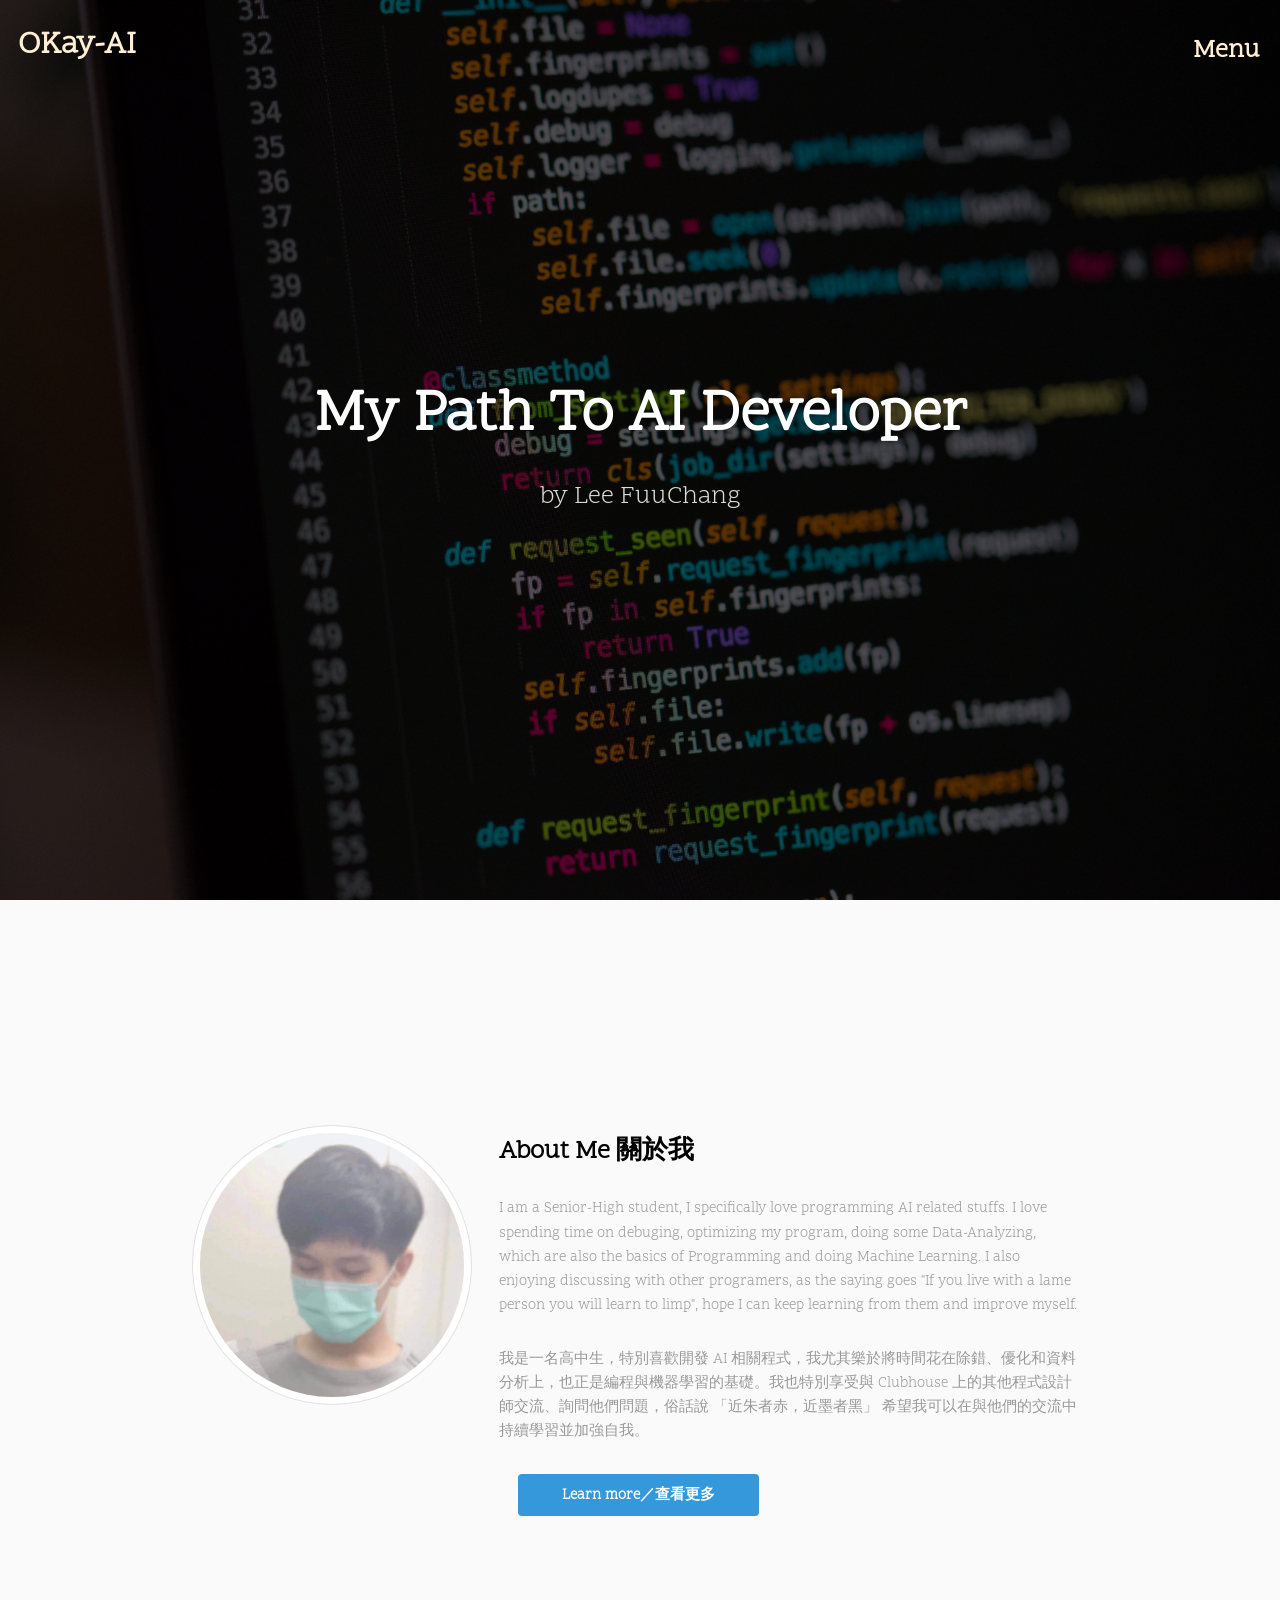
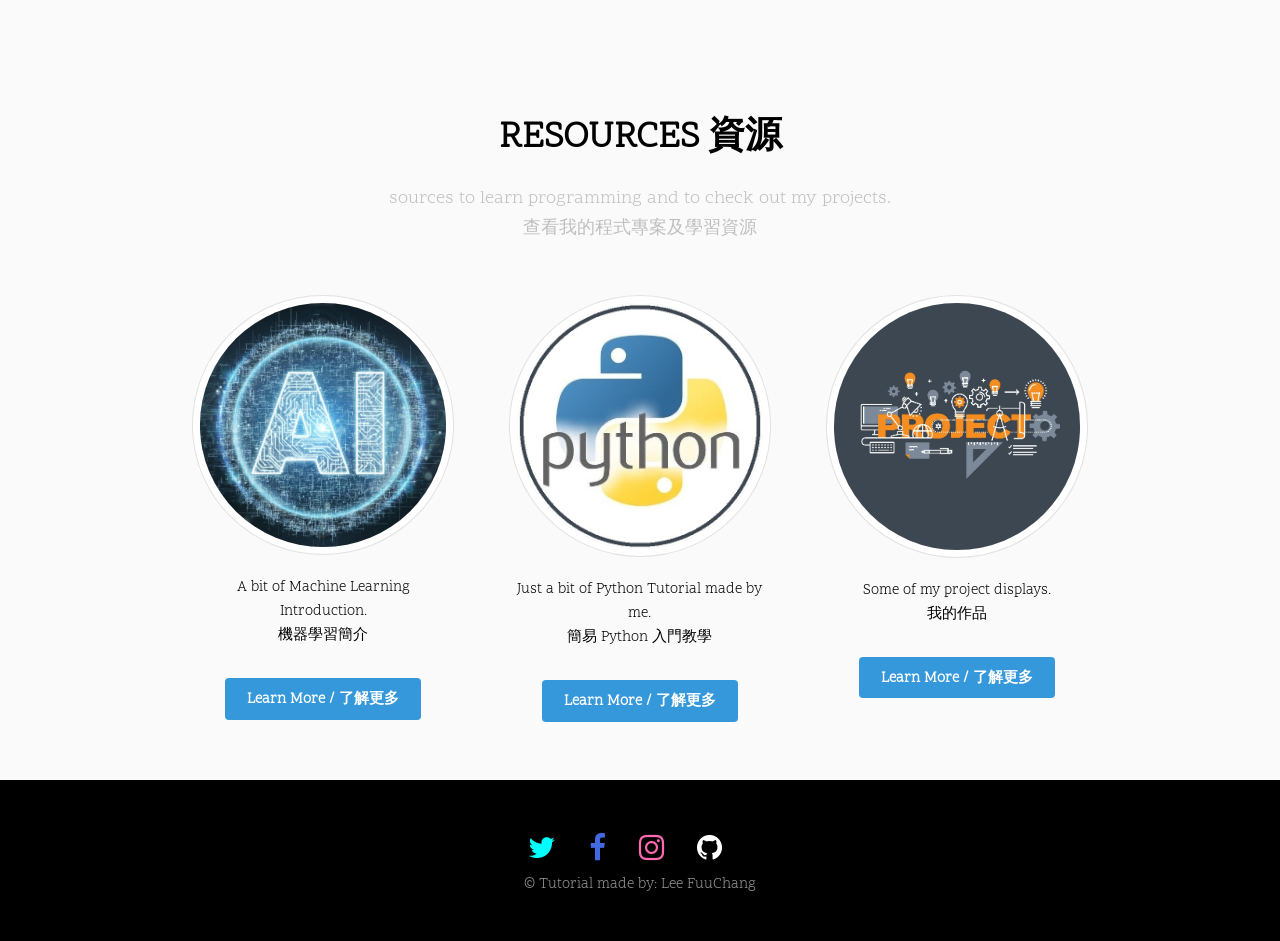
==== index.html @ e90b8672 "Submit1" ====
<!DOCTYPE HTML>
<!--
	Urban by TEMPLATED
	templated.co @templatedco
	Released for free under the Creative Commons Attribution 3.0 license (templated.co/license)
-->
<html>
	<head>
		<title>OK der ba~</title>
		<meta charset="utf-8" />
		<meta name="viewport" content="width=device-width, initial-scale=1" />
		<link rel="stylesheet" href="MainPage/assets/css/main.css" />
	</head>
	<body>

		<!-- Header -->
			<header id="header" class="alt">
				<div><a href="#menu"><h3 style="color:papayawhip; position: relative; right: 20px; top: 10px;">Menu</h3></a></div>
				<div class="logo"><a href="#banner"><h3 style="color:papayawhip;">OKay-AI</h3></a></div>
			</header>

		<!-- Nav -->
			<nav id="menu">
				<h4 style="color: papayawhip;">Menu</h4>
				<ul class="links">
					<li><a href="index.html".html">Home</a></li>
					<li><a href="details.html">About Me 關於我</a></li>
					<li><a href="PythonTutorial/PythonTutorial.html">Python 教學</a></li>
					<li><a href="MLTutorial/MLTutorial.html">Machine-Learning 入門</a></li>
					<li><a href="MyProjects/project.html">My-Projects 我的作品</a></li>
				</ul>
			</nav>

		<!-- Banner -->
			<section id="banner">
				<div class="inner">
					<header>
						<h1>My Path To AI Developer</h1>
						<p>by Lee FuuChang</p>
				</div>
			</section>

		<!-- Main -->
			<div id="main">

				<!-- Section -->
					<section id="myprofile", class="wrapper style1">
						<br><br><br><br><br><br>
						<div class="inner">
							<!-- 2 Columns -->
								<div class="flex flex-2">
									<div class="col col1">
										<div class="image round fit">
											<a href="details.html" class="link"><img src="MainPage/images/mypic1.jpg" alt="" /></a>
										</div>
									</div>
									<div class="col col2">
										<h3>About Me 關於我</h3>
										<p>I am a Senior-High student, I specifically love programming AI related stuffs. I love spending time on debuging, optimizing my program, doing some Data-Analyzing, which are also the basics of Programming and doing Machine Learning. I also enjoying discussing with other programers, as the saying goes "If you live with a lame person you will learn to limp", hope I can keep learning from them and improve myself.</p>
										<p>我是一名高中生，特別喜歡開發 AI 相關程式，我尤其樂於將時間花在除錯、優化和資料分析上，也正是編程與機器學習的基礎。我也特別享受與 Clubhouse 上的其他程式設計師交流、詢問他們問題，俗話說 「近朱者赤，近墨者黑」 希望我可以在與他們的交流中持續學習並加強自我。</p>
										<div class="col align-center">
											<div class="button">
												<a href="details.html" class="button">Learn more／查看更多</a>
											</div>
										</div>
									</div>
								</div>
						</div>
						<br><br>
					</section>

				<!-- Section -->
					<section id="Tutorials" class="wrapper style1">
						<div class="inner">
							<header class="align-center">
								<h2>RESOURCES 資源</h2>
								<p>sources to learn programming and to check out my projects.<br>查看我的程式專案及學習資源</p>
							</header>
							<div class="flex flex-3">
								<div class="col align-center">
									<a href="MLTutorial/MLTutorial.html">
										<div class="image round fit">
											<img src="MainPage/images/AI.jpg" alt="" />
										</div>
										<p>A bit of Machine Learning Introduction.<br>機器學習簡介</p>
									</a>
									<a href="MLTutorial/MLTutorial.html" class="button">Learn More / 了解更多</a>
								</div>
								<div class="col align-center">
									<a href="PythonTutorial/PythonTutorial.html">
										<div class="image round fit">
											<img src="MainPage/images/python.jpg" alt="" />
										</div>
										<p>Just a bit of Python Tutorial made by me.<br>簡易 Python 入門教學</p>
									</a>
									<a href="PythonTutorial/PythonTutorial.html" class="button">Learn More / 了解更多</a>
								</div>
								<div class="col align-center">
									<a href="MyProjects/project.html">
										<div class="image round fit">
											<img src="MainPage/images/projects.jpg" alt="" />
										</div>
										<p>Some of my project displays.<br>我的作品</p>
									</a>
									<a href="MyProjects/project.html" class="button">Learn More / 了解更多</a>
								</div>
							</div>
						</div>
					</section>
			</div>

		<!-- Footer -->
			<footer id="footer" style="background-color: black;">
				<div class="col align-center">
					<ul class="icons">
						<li><a style="color: aqua;" href="https://twitter.com/FuuChunLee" class="icon fa-twitter"><span class="label">Twitter</span></a></li>
						<li><a style="color:royalblue;" href="https://m.facebook.com/profile.php?id=100021894308368" class="icon fa-facebook"><span class="label">Facebook</span></a></li>
						<li><a style="color:hotpink;" href="https://www.instagram.com/daidaifu._.0619/" class="icon fa-instagram"><span class="label">Instagram</span></a></li>
						<li><a style="color:white;" href="https://github.com/edjjde" class="icon fa-github"><span class="label">Github</span></a></li>	
						<p>&copy; Tutorial made by: <a href="index.html">Lee FuuChang</a></p>
					</ul>
				</div>
			</footer>

		<!-- Scripts -->
			<script src="MainPage/assets/js/jquery.min.js"></script>
			<script src="MainPage/assets/js/jquery.scrolly.min.js"></script>
			<script src="MainPage/assets/js/jquery.scrollex.min.js"></script>
			<script src="MainPage/assets/js/skel.min.js"></script>
			<script src="MainPage/assets/js/util.js"></script>
			<script src="MainPage/assets/js/main.js"></script>

	</body>
</html>
---- MainPage/assets/css/main.css ----
@charset "UTF-8";
@import url(font-awesome.min.css);
@import url("https://fonts.googleapis.com/css?family=Scope+One|Trocchi");

/*
	Urban by TEMPLATED
	templated.co @templatedco
	Released for free under the Creative Commons Attribution 3.0 license (templated.co/license)
*/

/* Reset */

	html, body, div, span, applet, object, iframe, h1, h2, h3, h4, h5, h6, p, blockquote, pre, a, abbr, acronym, address, big, cite, code, del, dfn, em, img, ins, kbd, q, s, samp, small, strike, strong, sub, sup, tt, var, b, u, i, center, dl, dt, dd, ol, ul, li, fieldset, form, label, legend, table, caption, tbody, tfoot, thead, tr, th, td, article, aside, canvas, details, embed, figure, figcaption, footer, header, hgroup, menu, nav, output, ruby, section, summary, time, mark, audio, video {
		margin: 0;
		padding: 0;
		border: 0;
		font-size: 100%;
		font: inherit;
		vertical-align: baseline;
	}

	article, aside, details, figcaption, figure, footer, header, hgroup, menu, nav, section {
		display: block;
	}

	body {
		line-height: 1;
	}

	ol, ul {
		list-style: none;
	}

	blockquote, q {
		quotes: none;
	}

	blockquote:before, blockquote:after, q:before, q:after {
		content: '';
		content: none;
	}

	table {
		border-collapse: collapse;
		border-spacing: 0;
	}

	body {
		-webkit-text-size-adjust: none;
	}

/* Box Model */

	*, *:before, *:after {
		-moz-box-sizing: border-box;
		-webkit-box-sizing: border-box;
		box-sizing: border-box;
	}

/* Containers */

	.container {
		margin-left: auto;
		margin-right: auto;
	}

	.container.\31 25\25 {
		width: 100%;
		max-width: 100em;
		min-width: 80em;
	}

	.container.\37 5\25 {
		width: 60em;
	}

	.container.\35 0\25 {
		width: 40em;
	}

	.container.\32 5\25 {
		width: 20em;
	}

	.container {
		width: 80em;
	}

	@media screen and (max-width: 1680px) {

		.container.\31 25\25 {
			width: 100%;
			max-width: 100em;
			min-width: 80em;
		}

		.container.\37 5\25 {
			width: 60em;
		}

		.container.\35 0\25 {
			width: 40em;
		}

		.container.\32 5\25 {
			width: 20em;
		}

		.container {
			width: 80em;
		}

	}

	@media screen and (max-width: 1280px) {

		.container.\31 25\25 {
			width: 100%;
			max-width: 81.25em;
			min-width: 65em;
		}

		.container.\37 5\25 {
			width: 48.75em;
		}

		.container.\35 0\25 {
			width: 32.5em;
		}

		.container.\32 5\25 {
			width: 16.25em;
		}

		.container {
			width: 65em;
		}

	}

	@media screen and (max-width: 980px) {

		.container.\31 25\25 {
			width: 100%;
			max-width: 112.5%;
			min-width: 90%;
		}

		.container.\37 5\25 {
			width: 67.5%;
		}

		.container.\35 0\25 {
			width: 45%;
		}

		.container.\32 5\25 {
			width: 22.5%;
		}

		.container {
			width: 90%;
		}

	}

	@media screen and (max-width: 736px) {

		.container.\31 25\25 {
			width: 100%;
			max-width: 112.5%;
			min-width: 90%;
		}

		.container.\37 5\25 {
			width: 67.5%;
		}

		.container.\35 0\25 {
			width: 45%;
		}

		.container.\32 5\25 {
			width: 22.5%;
		}

		.container {
			width: 90% !important;
		}

	}

	@media screen and (max-width: 480px) {

		.container.\31 25\25 {
			width: 100%;
			max-width: 112.5%;
			min-width: 90%;
		}

		.container.\37 5\25 {
			width: 67.5%;
		}

		.container.\35 0\25 {
			width: 45%;
		}

		.container.\32 5\25 {
			width: 22.5%;
		}

		.container {
			width: 90% !important;
		}

	}

/* Grid */

	.row {
		border-bottom: solid 1px transparent;
		-moz-box-sizing: border-box;
		-webkit-box-sizing: border-box;
		box-sizing: border-box;
	}

	.row > * {
		float: left;
		-moz-box-sizing: border-box;
		-webkit-box-sizing: border-box;
		box-sizing: border-box;
	}

	.row:after, .row:before {
		content: '';
		display: block;
		clear: both;
		height: 0;
	}

	.row.uniform > * > :first-child {
		margin-top: 0;
	}

	.row.uniform > * > :last-child {
		margin-bottom: 0;
	}

	.row.\30 \25 > * {
		padding: 0 0 0 0em;
	}

	.row.\30 \25 {
		margin: 0 0 -1px 0em;
	}

	.row.uniform.\30 \25 > * {
		padding: 0em 0 0 0em;
	}

	.row.uniform.\30 \25 {
		margin: 0em 0 -1px 0em;
	}

	.row > * {
		padding: 0 0 0 2em;
	}

	.row {
		margin: 0 0 -1px -2em;
	}

	.row.uniform > * {
		padding: 2em 0 0 2em;
	}

	.row.uniform {
		margin: -2em 0 -1px -2em;
	}

	.row.\32 00\25 > * {
		padding: 0 0 0 4em;
	}

	.row.\32 00\25 {
		margin: 0 0 -1px -4em;
	}

	.row.uniform.\32 00\25 > * {
		padding: 4em 0 0 4em;
	}

	.row.uniform.\32 00\25 {
		margin: -4em 0 -1px -4em;
	}

	.row.\31 50\25 > * {
		padding: 0 0 0 3em;
	}

	.row.\31 50\25 {
		margin: 0 0 -1px -3em;
	}

	.row.uniform.\31 50\25 > * {
		padding: 3em 0 0 3em;
	}

	.row.uniform.\31 50\25 {
		margin: -3em 0 -1px -3em;
	}

	.row.\35 0\25 > * {
		padding: 0 0 0 1em;
	}

	.row.\35 0\25 {
		margin: 0 0 -1px -1em;
	}

	.row.uniform.\35 0\25 > * {
		padding: 1em 0 0 1em;
	}

	.row.uniform.\35 0\25 {
		margin: -1em 0 -1px -1em;
	}

	.row.\32 5\25 > * {
		padding: 0 0 0 0.5em;
	}

	.row.\32 5\25 {
		margin: 0 0 -1px -0.5em;
	}

	.row.uniform.\32 5\25 > * {
		padding: 0.5em 0 0 0.5em;
	}

	.row.uniform.\32 5\25 {
		margin: -0.5em 0 -1px -0.5em;
	}

	.\31 2u, .\31 2u\24 {
		width: 100%;
		clear: none;
		margin-left: 0;
	}

	.\31 1u, .\31 1u\24 {
		width: 91.6666666667%;
		clear: none;
		margin-left: 0;
	}

	.\31 0u, .\31 0u\24 {
		width: 83.3333333333%;
		clear: none;
		margin-left: 0;
	}

	.\39 u, .\39 u\24 {
		width: 75%;
		clear: none;
		margin-left: 0;
	}

	.\38 u, .\38 u\24 {
		width: 66.6666666667%;
		clear: none;
		margin-left: 0;
	}

	.\37 u, .\37 u\24 {
		width: 58.3333333333%;
		clear: none;
		margin-left: 0;
	}

	.\36 u, .\36 u\24 {
		width: 50%;
		clear: none;
		margin-left: 0;
	}

	.\35 u, .\35 u\24 {
		width: 41.6666666667%;
		clear: none;
		margin-left: 0;
	}

	.\34 u, .\34 u\24 {
		width: 33.3333333333%;
		clear: none;
		margin-left: 0;
	}

	.\33 u, .\33 u\24 {
		width: 25%;
		clear: none;
		margin-left: 0;
	}

	.\32 u, .\32 u\24 {
		width: 16.6666666667%;
		clear: none;
		margin-left: 0;
	}

	.\31 u, .\31 u\24 {
		width: 8.3333333333%;
		clear: none;
		margin-left: 0;
	}

	.\31 2u\24 + *,
	.\31 1u\24 + *,
	.\31 0u\24 + *,
	.\39 u\24 + *,
	.\38 u\24 + *,
	.\37 u\24 + *,
	.\36 u\24 + *,
	.\35 u\24 + *,
	.\34 u\24 + *,
	.\33 u\24 + *,
	.\32 u\24 + *,
	.\31 u\24 + * {
		clear: left;
	}

	.\-11u {
		margin-left: 91.66667%;
	}

	.\-10u {
		margin-left: 83.33333%;
	}

	.\-9u {
		margin-left: 75%;
	}

	.\-8u {
		margin-left: 66.66667%;
	}

	.\-7u {
		margin-left: 58.33333%;
	}

	.\-6u {
		margin-left: 50%;
	}

	.\-5u {
		margin-left: 41.66667%;
	}

	.\-4u {
		margin-left: 33.33333%;
	}

	.\-3u {
		margin-left: 25%;
	}

	.\-2u {
		margin-left: 16.66667%;
	}

	.\-1u {
		margin-left: 8.33333%;
	}

	@media screen and (max-width: 1680px) {

		.row > * {
			padding: 0 0 0 2em;
		}

		.row {
			margin: 0 0 -1px -2em;
		}

		.row.uniform > * {
			padding: 2em 0 0 2em;
		}

		.row.uniform {
			margin: -2em 0 -1px -2em;
		}

		.row.\32 00\25 > * {
			padding: 0 0 0 4em;
		}

		.row.\32 00\25 {
			margin: 0 0 -1px -4em;
		}

		.row.uniform.\32 00\25 > * {
			padding: 4em 0 0 4em;
		}

		.row.uniform.\32 00\25 {
			margin: -4em 0 -1px -4em;
		}

		.row.\31 50\25 > * {
			padding: 0 0 0 3em;
		}

		.row.\31 50\25 {
			margin: 0 0 -1px -3em;
		}

		.row.uniform.\31 50\25 > * {
			padding: 3em 0 0 3em;
		}

		.row.uniform.\31 50\25 {
			margin: -3em 0 -1px -3em;
		}

		.row.\35 0\25 > * {
			padding: 0 0 0 1em;
		}

		.row.\35 0\25 {
			margin: 0 0 -1px -1em;
		}

		.row.uniform.\35 0\25 > * {
			padding: 1em 0 0 1em;
		}

		.row.uniform.\35 0\25 {
			margin: -1em 0 -1px -1em;
		}

		.row.\32 5\25 > * {
			padding: 0 0 0 0.5em;
		}

		.row.\32 5\25 {
			margin: 0 0 -1px -0.5em;
		}

		.row.uniform.\32 5\25 > * {
			padding: 0.5em 0 0 0.5em;
		}

		.row.uniform.\32 5\25 {
			margin: -0.5em 0 -1px -0.5em;
		}

		.\31 2u\28xlarge\29, .\31 2u\24\28xlarge\29 {
			width: 100%;
			clear: none;
			margin-left: 0;
		}

		.\31 1u\28xlarge\29, .\31 1u\24\28xlarge\29 {
			width: 91.6666666667%;
			clear: none;
			margin-left: 0;
		}

		.\31 0u\28xlarge\29, .\31 0u\24\28xlarge\29 {
			width: 83.3333333333%;
			clear: none;
			margin-left: 0;
		}

		.\39 u\28xlarge\29, .\39 u\24\28xlarge\29 {
			width: 75%;
			clear: none;
			margin-left: 0;
		}

		.\38 u\28xlarge\29, .\38 u\24\28xlarge\29 {
			width: 66.6666666667%;
			clear: none;
			margin-left: 0;
		}

		.\37 u\28xlarge\29, .\37 u\24\28xlarge\29 {
			width: 58.3333333333%;
			clear: none;
			margin-left: 0;
		}

		.\36 u\28xlarge\29, .\36 u\24\28xlarge\29 {
			width: 50%;
			clear: none;
			margin-left: 0;
		}

		.\35 u\28xlarge\29, .\35 u\24\28xlarge\29 {
			width: 41.6666666667%;
			clear: none;
			margin-left: 0;
		}

		.\34 u\28xlarge\29, .\34 u\24\28xlarge\29 {
			width: 33.3333333333%;
			clear: none;
			margin-left: 0;
		}

		.\33 u\28xlarge\29, .\33 u\24\28xlarge\29 {
			width: 25%;
			clear: none;
			margin-left: 0;
		}

		.\32 u\28xlarge\29, .\32 u\24\28xlarge\29 {
			width: 16.6666666667%;
			clear: none;
			margin-left: 0;
		}

		.\31 u\28xlarge\29, .\31 u\24\28xlarge\29 {
			width: 8.3333333333%;
			clear: none;
			margin-left: 0;
		}

		.\31 2u\24\28xlarge\29 + *,
		.\31 1u\24\28xlarge\29 + *,
		.\31 0u\24\28xlarge\29 + *,
		.\39 u\24\28xlarge\29 + *,
		.\38 u\24\28xlarge\29 + *,
		.\37 u\24\28xlarge\29 + *,
		.\36 u\24\28xlarge\29 + *,
		.\35 u\24\28xlarge\29 + *,
		.\34 u\24\28xlarge\29 + *,
		.\33 u\24\28xlarge\29 + *,
		.\32 u\24\28xlarge\29 + *,
		.\31 u\24\28xlarge\29 + * {
			clear: left;
		}

		.\-11u\28xlarge\29 {
			margin-left: 91.66667%;
		}

		.\-10u\28xlarge\29 {
			margin-left: 83.33333%;
		}

		.\-9u\28xlarge\29 {
			margin-left: 75%;
		}

		.\-8u\28xlarge\29 {
			margin-left: 66.66667%;
		}

		.\-7u\28xlarge\29 {
			margin-left: 58.33333%;
		}

		.\-6u\28xlarge\29 {
			margin-left: 50%;
		}

		.\-5u\28xlarge\29 {
			margin-left: 41.66667%;
		}

		.\-4u\28xlarge\29 {
			margin-left: 33.33333%;
		}

		.\-3u\28xlarge\29 {
			margin-left: 25%;
		}

		.\-2u\28xlarge\29 {
			margin-left: 16.66667%;
		}

		.\-1u\28xlarge\29 {
			margin-left: 8.33333%;
		}

	}

	@media screen and (max-width: 1280px) {

		.row > * {
			padding: 0 0 0 1.5em;
		}

		.row {
			margin: 0 0 -1px -1.5em;
		}

		.row.uniform > * {
			padding: 1.5em 0 0 1.5em;
		}

		.row.uniform {
			margin: -1.5em 0 -1px -1.5em;
		}

		.row.\32 00\25 > * {
			padding: 0 0 0 3em;
		}

		.row.\32 00\25 {
			margin: 0 0 -1px -3em;
		}

		.row.uniform.\32 00\25 > * {
			padding: 3em 0 0 3em;
		}

		.row.uniform.\32 00\25 {
			margin: -3em 0 -1px -3em;
		}

		.row.\31 50\25 > * {
			padding: 0 0 0 2.25em;
		}

		.row.\31 50\25 {
			margin: 0 0 -1px -2.25em;
		}

		.row.uniform.\31 50\25 > * {
			padding: 2.25em 0 0 2.25em;
		}

		.row.uniform.\31 50\25 {
			margin: -2.25em 0 -1px -2.25em;
		}

		.row.\35 0\25 > * {
			padding: 0 0 0 0.75em;
		}

		.row.\35 0\25 {
			margin: 0 0 -1px -0.75em;
		}

		.row.uniform.\35 0\25 > * {
			padding: 0.75em 0 0 0.75em;
		}

		.row.uniform.\35 0\25 {
			margin: -0.75em 0 -1px -0.75em;
		}

		.row.\32 5\25 > * {
			padding: 0 0 0 0.375em;
		}

		.row.\32 5\25 {
			margin: 0 0 -1px -0.375em;
		}

		.row.uniform.\32 5\25 > * {
			padding: 0.375em 0 0 0.375em;
		}

		.row.uniform.\32 5\25 {
			margin: -0.375em 0 -1px -0.375em;
		}

		.\31 2u\28large\29, .\31 2u\24\28large\29 {
			width: 100%;
			clear: none;
			margin-left: 0;
		}

		.\31 1u\28large\29, .\31 1u\24\28large\29 {
			width: 91.6666666667%;
			clear: none;
			margin-left: 0;
		}

		.\31 0u\28large\29, .\31 0u\24\28large\29 {
			width: 83.3333333333%;
			clear: none;
			margin-left: 0;
		}

		.\39 u\28large\29, .\39 u\24\28large\29 {
			width: 75%;
			clear: none;
			margin-left: 0;
		}

		.\38 u\28large\29, .\38 u\24\28large\29 {
			width: 66.6666666667%;
			clear: none;
			margin-left: 0;
		}

		.\37 u\28large\29, .\37 u\24\28large\29 {
			width: 58.3333333333%;
			clear: none;
			margin-left: 0;
		}

		.\36 u\28large\29, .\36 u\24\28large\29 {
			width: 50%;
			clear: none;
			margin-left: 0;
		}

		.\35 u\28large\29, .\35 u\24\28large\29 {
			width: 41.6666666667%;
			clear: none;
			margin-left: 0;
		}

		.\34 u\28large\29, .\34 u\24\28large\29 {
			width: 33.3333333333%;
			clear: none;
			margin-left: 0;
		}

		.\33 u\28large\29, .\33 u\24\28large\29 {
			width: 25%;
			clear: none;
			margin-left: 0;
		}

		.\32 u\28large\29, .\32 u\24\28large\29 {
			width: 16.6666666667%;
			clear: none;
			margin-left: 0;
		}

		.\31 u\28large\29, .\31 u\24\28large\29 {
			width: 8.3333333333%;
			clear: none;
			margin-left: 0;
		}

		.\31 2u\24\28large\29 + *,
		.\31 1u\24\28large\29 + *,
		.\31 0u\24\28large\29 + *,
		.\39 u\24\28large\29 + *,
		.\38 u\24\28large\29 + *,
		.\37 u\24\28large\29 + *,
		.\36 u\24\28large\29 + *,
		.\35 u\24\28large\29 + *,
		.\34 u\24\28large\29 + *,
		.\33 u\24\28large\29 + *,
		.\32 u\24\28large\29 + *,
		.\31 u\24\28large\29 + * {
			clear: left;
		}

		.\-11u\28large\29 {
			margin-left: 91.66667%;
		}

		.\-10u\28large\29 {
			margin-left: 83.33333%;
		}

		.\-9u\28large\29 {
			margin-left: 75%;
		}

		.\-8u\28large\29 {
			margin-left: 66.66667%;
		}

		.\-7u\28large\29 {
			margin-left: 58.33333%;
		}

		.\-6u\28large\29 {
			margin-left: 50%;
		}

		.\-5u\28large\29 {
			margin-left: 41.66667%;
		}

		.\-4u\28large\29 {
			margin-left: 33.33333%;
		}

		.\-3u\28large\29 {
			margin-left: 25%;
		}

		.\-2u\28large\29 {
			margin-left: 16.66667%;
		}

		.\-1u\28large\29 {
			margin-left: 8.33333%;
		}

	}

	@media screen and (max-width: 980px) {

		.row > * {
			padding: 0 0 0 1.5em;
		}

		.row {
			margin: 0 0 -1px -1.5em;
		}

		.row.uniform > * {
			padding: 1.5em 0 0 1.5em;
		}

		.row.uniform {
			margin: -1.5em 0 -1px -1.5em;
		}

		.row.\32 00\25 > * {
			padding: 0 0 0 3em;
		}

		.row.\32 00\25 {
			margin: 0 0 -1px -3em;
		}

		.row.uniform.\32 00\25 > * {
			padding: 3em 0 0 3em;
		}

		.row.uniform.\32 00\25 {
			margin: -3em 0 -1px -3em;
		}

		.row.\31 50\25 > * {
			padding: 0 0 0 2.25em;
		}

		.row.\31 50\25 {
			margin: 0 0 -1px -2.25em;
		}

		.row.uniform.\31 50\25 > * {
			padding: 2.25em 0 0 2.25em;
		}

		.row.uniform.\31 50\25 {
			margin: -2.25em 0 -1px -2.25em;
		}

		.row.\35 0\25 > * {
			padding: 0 0 0 0.75em;
		}

		.row.\35 0\25 {
			margin: 0 0 -1px -0.75em;
		}

		.row.uniform.\35 0\25 > * {
			padding: 0.75em 0 0 0.75em;
		}

		.row.uniform.\35 0\25 {
			margin: -0.75em 0 -1px -0.75em;
		}

		.row.\32 5\25 > * {
			padding: 0 0 0 0.375em;
		}

		.row.\32 5\25 {
			margin: 0 0 -1px -0.375em;
		}

		.row.uniform.\32 5\25 > * {
			padding: 0.375em 0 0 0.375em;
		}

		.row.uniform.\32 5\25 {
			margin: -0.375em 0 -1px -0.375em;
		}

		.\31 2u\28medium\29, .\31 2u\24\28medium\29 {
			width: 100%;
			clear: none;
			margin-left: 0;
		}

		.\31 1u\28medium\29, .\31 1u\24\28medium\29 {
			width: 91.6666666667%;
			clear: none;
			margin-left: 0;
		}

		.\31 0u\28medium\29, .\31 0u\24\28medium\29 {
			width: 83.3333333333%;
			clear: none;
			margin-left: 0;
		}

		.\39 u\28medium\29, .\39 u\24\28medium\29 {
			width: 75%;
			clear: none;
			margin-left: 0;
		}

		.\38 u\28medium\29, .\38 u\24\28medium\29 {
			width: 66.6666666667%;
			clear: none;
			margin-left: 0;
		}

		.\37 u\28medium\29, .\37 u\24\28medium\29 {
			width: 58.3333333333%;
			clear: none;
			margin-left: 0;
		}

		.\36 u\28medium\29, .\36 u\24\28medium\29 {
			width: 50%;
			clear: none;
			margin-left: 0;
		}

		.\35 u\28medium\29, .\35 u\24\28medium\29 {
			width: 41.6666666667%;
			clear: none;
			margin-left: 0;
		}

		.\34 u\28medium\29, .\34 u\24\28medium\29 {
			width: 33.3333333333%;
			clear: none;
			margin-left: 0;
		}

		.\33 u\28medium\29, .\33 u\24\28medium\29 {
			width: 25%;
			clear: none;
			margin-left: 0;
		}

		.\32 u\28medium\29, .\32 u\24\28medium\29 {
			width: 16.6666666667%;
			clear: none;
			margin-left: 0;
		}

		.\31 u\28medium\29, .\31 u\24\28medium\29 {
			width: 8.3333333333%;
			clear: none;
			margin-left: 0;
		}

		.\31 2u\24\28medium\29 + *,
		.\31 1u\24\28medium\29 + *,
		.\31 0u\24\28medium\29 + *,
		.\39 u\24\28medium\29 + *,
		.\38 u\24\28medium\29 + *,
		.\37 u\24\28medium\29 + *,
		.\36 u\24\28medium\29 + *,
		.\35 u\24\28medium\29 + *,
		.\34 u\24\28medium\29 + *,
		.\33 u\24\28medium\29 + *,
		.\32 u\24\28medium\29 + *,
		.\31 u\24\28medium\29 + * {
			clear: left;
		}

		.\-11u\28medium\29 {
			margin-left: 91.66667%;
		}

		.\-10u\28medium\29 {
			margin-left: 83.33333%;
		}

		.\-9u\28medium\29 {
			margin-left: 75%;
		}

		.\-8u\28medium\29 {
			margin-left: 66.66667%;
		}

		.\-7u\28medium\29 {
			margin-left: 58.33333%;
		}

		.\-6u\28medium\29 {
			margin-left: 50%;
		}

		.\-5u\28medium\29 {
			margin-left: 41.66667%;
		}

		.\-4u\28medium\29 {
			margin-left: 33.33333%;
		}

		.\-3u\28medium\29 {
			margin-left: 25%;
		}

		.\-2u\28medium\29 {
			margin-left: 16.66667%;
		}

		.\-1u\28medium\29 {
			margin-left: 8.33333%;
		}

	}

	@media screen and (max-width: 736px) {

		.row > * {
			padding: 0 0 0 1.25em;
		}

		.row {
			margin: 0 0 -1px -1.25em;
		}

		.row.uniform > * {
			padding: 1.25em 0 0 1.25em;
		}

		.row.uniform {
			margin: -1.25em 0 -1px -1.25em;
		}

		.row.\32 00\25 > * {
			padding: 0 0 0 2.5em;
		}

		.row.\32 00\25 {
			margin: 0 0 -1px -2.5em;
		}

		.row.uniform.\32 00\25 > * {
			padding: 2.5em 0 0 2.5em;
		}

		.row.uniform.\32 00\25 {
			margin: -2.5em 0 -1px -2.5em;
		}

		.row.\31 50\25 > * {
			padding: 0 0 0 1.875em;
		}

		.row.\31 50\25 {
			margin: 0 0 -1px -1.875em;
		}

		.row.uniform.\31 50\25 > * {
			padding: 1.875em 0 0 1.875em;
		}

		.row.uniform.\31 50\25 {
			margin: -1.875em 0 -1px -1.875em;
		}

		.row.\35 0\25 > * {
			padding: 0 0 0 0.625em;
		}

		.row.\35 0\25 {
			margin: 0 0 -1px -0.625em;
		}

		.row.uniform.\35 0\25 > * {
			padding: 0.625em 0 0 0.625em;
		}

		.row.uniform.\35 0\25 {
			margin: -0.625em 0 -1px -0.625em;
		}

		.row.\32 5\25 > * {
			padding: 0 0 0 0.3125em;
		}

		.row.\32 5\25 {
			margin: 0 0 -1px -0.3125em;
		}

		.row.uniform.\32 5\25 > * {
			padding: 0.3125em 0 0 0.3125em;
		}

		.row.uniform.\32 5\25 {
			margin: -0.3125em 0 -1px -0.3125em;
		}

		.\31 2u\28small\29, .\31 2u\24\28small\29 {
			width: 100%;
			clear: none;
			margin-left: 0;
		}

		.\31 1u\28small\29, .\31 1u\24\28small\29 {
			width: 91.6666666667%;
			clear: none;
			margin-left: 0;
		}

		.\31 0u\28small\29, .\31 0u\24\28small\29 {
			width: 83.3333333333%;
			clear: none;
			margin-left: 0;
		}

		.\39 u\28small\29, .\39 u\24\28small\29 {
			width: 75%;
			clear: none;
			margin-left: 0;
		}

		.\38 u\28small\29, .\38 u\24\28small\29 {
			width: 66.6666666667%;
			clear: none;
			margin-left: 0;
		}

		.\37 u\28small\29, .\37 u\24\28small\29 {
			width: 58.3333333333%;
			clear: none;
			margin-left: 0;
		}

		.\36 u\28small\29, .\36 u\24\28small\29 {
			width: 50%;
			clear: none;
			margin-left: 0;
		}

		.\35 u\28small\29, .\35 u\24\28small\29 {
			width: 41.6666666667%;
			clear: none;
			margin-left: 0;
		}

		.\34 u\28small\29, .\34 u\24\28small\29 {
			width: 33.3333333333%;
			clear: none;
			margin-left: 0;
		}

		.\33 u\28small\29, .\33 u\24\28small\29 {
			width: 25%;
			clear: none;
			margin-left: 0;
		}

		.\32 u\28small\29, .\32 u\24\28small\29 {
			width: 16.6666666667%;
			clear: none;
			margin-left: 0;
		}

		.\31 u\28small\29, .\31 u\24\28small\29 {
			width: 8.3333333333%;
			clear: none;
			margin-left: 0;
		}

		.\31 2u\24\28small\29 + *,
		.\31 1u\24\28small\29 + *,
		.\31 0u\24\28small\29 + *,
		.\39 u\24\28small\29 + *,
		.\38 u\24\28small\29 + *,
		.\37 u\24\28small\29 + *,
		.\36 u\24\28small\29 + *,
		.\35 u\24\28small\29 + *,
		.\34 u\24\28small\29 + *,
		.\33 u\24\28small\29 + *,
		.\32 u\24\28small\29 + *,
		.\31 u\24\28small\29 + * {
			clear: left;
		}

		.\-11u\28small\29 {
			margin-left: 91.66667%;
		}

		.\-10u\28small\29 {
			margin-left: 83.33333%;
		}

		.\-9u\28small\29 {
			margin-left: 75%;
		}

		.\-8u\28small\29 {
			margin-left: 66.66667%;
		}

		.\-7u\28small\29 {
			margin-left: 58.33333%;
		}

		.\-6u\28small\29 {
			margin-left: 50%;
		}

		.\-5u\28small\29 {
			margin-left: 41.66667%;
		}

		.\-4u\28small\29 {
			margin-left: 33.33333%;
		}

		.\-3u\28small\29 {
			margin-left: 25%;
		}

		.\-2u\28small\29 {
			margin-left: 16.66667%;
		}

		.\-1u\28small\29 {
			margin-left: 8.33333%;
		}

	}

	@media screen and (max-width: 480px) {

		.row > * {
			padding: 0 0 0 1.25em;
		}

		.row {
			margin: 0 0 -1px -1.25em;
		}

		.row.uniform > * {
			padding: 1.25em 0 0 1.25em;
		}

		.row.uniform {
			margin: -1.25em 0 -1px -1.25em;
		}

		.row.\32 00\25 > * {
			padding: 0 0 0 2.5em;
		}

		.row.\32 00\25 {
			margin: 0 0 -1px -2.5em;
		}

		.row.uniform.\32 00\25 > * {
			padding: 2.5em 0 0 2.5em;
		}

		.row.uniform.\32 00\25 {
			margin: -2.5em 0 -1px -2.5em;
		}

		.row.\31 50\25 > * {
			padding: 0 0 0 1.875em;
		}

		.row.\31 50\25 {
			margin: 0 0 -1px -1.875em;
		}

		.row.uniform.\31 50\25 > * {
			padding: 1.875em 0 0 1.875em;
		}

		.row.uniform.\31 50\25 {
			margin: -1.875em 0 -1px -1.875em;
		}

		.row.\35 0\25 > * {
			padding: 0 0 0 0.625em;
		}

		.row.\35 0\25 {
			margin: 0 0 -1px -0.625em;
		}

		.row.uniform.\35 0\25 > * {
			padding: 0.625em 0 0 0.625em;
		}

		.row.uniform.\35 0\25 {
			margin: -0.625em 0 -1px -0.625em;
		}

		.row.\32 5\25 > * {
			padding: 0 0 0 0.3125em;
		}

		.row.\32 5\25 {
			margin: 0 0 -1px -0.3125em;
		}

		.row.uniform.\32 5\25 > * {
			padding: 0.3125em 0 0 0.3125em;
		}

		.row.uniform.\32 5\25 {
			margin: -0.3125em 0 -1px -0.3125em;
		}

		.\31 2u\28xsmall\29, .\31 2u\24\28xsmall\29 {
			width: 100%;
			clear: none;
			margin-left: 0;
		}

		.\31 1u\28xsmall\29, .\31 1u\24\28xsmall\29 {
			width: 91.6666666667%;
			clear: none;
			margin-left: 0;
		}

		.\31 0u\28xsmall\29, .\31 0u\24\28xsmall\29 {
			width: 83.3333333333%;
			clear: none;
			margin-left: 0;
		}

		.\39 u\28xsmall\29, .\39 u\24\28xsmall\29 {
			width: 75%;
			clear: none;
			margin-left: 0;
		}

		.\38 u\28xsmall\29, .\38 u\24\28xsmall\29 {
			width: 66.6666666667%;
			clear: none;
			margin-left: 0;
		}

		.\37 u\28xsmall\29, .\37 u\24\28xsmall\29 {
			width: 58.3333333333%;
			clear: none;
			margin-left: 0;
		}

		.\36 u\28xsmall\29, .\36 u\24\28xsmall\29 {
			width: 50%;
			clear: none;
			margin-left: 0;
		}

		.\35 u\28xsmall\29, .\35 u\24\28xsmall\29 {
			width: 41.6666666667%;
			clear: none;
			margin-left: 0;
		}

		.\34 u\28xsmall\29, .\34 u\24\28xsmall\29 {
			width: 33.3333333333%;
			clear: none;
			margin-left: 0;
		}

		.\33 u\28xsmall\29, .\33 u\24\28xsmall\29 {
			width: 25%;
			clear: none;
			margin-left: 0;
		}

		.\32 u\28xsmall\29, .\32 u\24\28xsmall\29 {
			width: 16.6666666667%;
			clear: none;
			margin-left: 0;
		}

		.\31 u\28xsmall\29, .\31 u\24\28xsmall\29 {
			width: 8.3333333333%;
			clear: none;
			margin-left: 0;
		}

		.\31 2u\24\28xsmall\29 + *,
		.\31 1u\24\28xsmall\29 + *,
		.\31 0u\24\28xsmall\29 + *,
		.\39 u\24\28xsmall\29 + *,
		.\38 u\24\28xsmall\29 + *,
		.\37 u\24\28xsmall\29 + *,
		.\36 u\24\28xsmall\29 + *,
		.\35 u\24\28xsmall\29 + *,
		.\34 u\24\28xsmall\29 + *,
		.\33 u\24\28xsmall\29 + *,
		.\32 u\24\28xsmall\29 + *,
		.\31 u\24\28xsmall\29 + * {
			clear: left;
		}

		.\-11u\28xsmall\29 {
			margin-left: 91.66667%;
		}

		.\-10u\28xsmall\29 {
			margin-left: 83.33333%;
		}

		.\-9u\28xsmall\29 {
			margin-left: 75%;
		}

		.\-8u\28xsmall\29 {
			margin-left: 66.66667%;
		}

		.\-7u\28xsmall\29 {
			margin-left: 58.33333%;
		}

		.\-6u\28xsmall\29 {
			margin-left: 50%;
		}

		.\-5u\28xsmall\29 {
			margin-left: 41.66667%;
		}

		.\-4u\28xsmall\29 {
			margin-left: 33.33333%;
		}

		.\-3u\28xsmall\29 {
			margin-left: 25%;
		}

		.\-2u\28xsmall\29 {
			margin-left: 16.66667%;
		}

		.\-1u\28xsmall\29 {
			margin-left: 8.33333%;
		}

	}

/* Basic */

	@-ms-viewport {
		width: device-width;
	}

	body {
		-ms-overflow-style: scrollbar;
	}

	@media screen and (max-width: 480px) {

		html, body {
			min-width: 320px;
		}

	}

	body {
		background: #fff;
	}

		body.is-loading *, body.is-loading *:before, body.is-loading *:after {
			-moz-animation: none !important;
			-webkit-animation: none !important;
			-ms-animation: none !important;
			animation: none !important;
			-moz-transition: none !important;
			-webkit-transition: none !important;
			-ms-transition: none !important;
			transition: none !important;
		}

/* Type */

	body {
		background-color: #fff;
		color: #999999;
	}

	body, input, select, textarea {
		font-family: "Scope One", serif;
		font-size: 13pt;
		font-weight: 300;
		line-height: 1.65;
	}

		@media screen and (max-width: 1680px) {

			body, input, select, textarea {
				font-size: 11pt;
			}

		}

		@media screen and (max-width: 1280px) {

			body, input, select, textarea {
				font-size: 11pt;
			}

		}

		@media screen and (max-width: 980px) {

			body, input, select, textarea {
				font-size: 12pt;
			}

		}

		@media screen and (max-width: 736px) {

			body, input, select, textarea {
				font-size: 12pt;
			}

		}

		@media screen and (max-width: 480px) {

			body, input, select, textarea {
				font-size: 12pt;
			}

		}

	a {
		-moz-transition: color 0.2s ease-in-out;
		-webkit-transition: color 0.2s ease-in-out;
		-ms-transition: color 0.2s ease-in-out;
		transition: color 0.2s ease-in-out;
		text-decoration: none;
	}

	strong, b {
		font-weight: 700;
	}

	em, i {
		font-style: italic;
	}

	p {
		margin: 0 0 2em 0;
	}

	h1, h2, h3, h4, h5, h6 {
		font-weight: 700;
		line-height: 1.5;
		margin: 0 0 1em 0;
	}

		h1 a, h2 a, h3 a, h4 a, h5 a, h6 a {
			color: inherit;
			text-decoration: none;
		}

	h1 {
		font-size: 3em;
		margin-bottom: .25em;
	}

		@media screen and (max-width: 736px) {

			h1 {
				font-size: 2.5em;
			}

		}

	h2 {
		font-size: 2.5em;
	}

		@media screen and (max-width: 736px) {

			h2 {
				font-size: 2em;
			}

		}

		@media screen and (max-width: 480px) {

			h2 {
				font-size: 1.5em;
			}

		}

	h3 {
		font-size: 1.75em;
	}

		@media screen and (max-width: 736px) {

			h3 {
				font-size: 1.5em;
			}

		}

		@media screen and (max-width: 480px) {

			h3 {
				font-size: 1.25em;
			}

		}

	h4 {
		font-size: 1.5em;
	}

	h5 {
		font-size: 0.9em;
	}

	h6 {
		font-size: 0.7em;
	}

	sub {
		font-size: 0.8em;
		position: relative;
		top: 0.5em;
	}

	sup {
		font-size: 0.8em;
		position: relative;
		top: -0.5em;
	}

	blockquote {
		border-left: solid 4px;
		font-style: italic;
		margin: 0 0 2em 0;
		padding: 0.5em 0 0.5em 2em;
	}

	code {
		border-radius: 4px;
		border: solid 1px;
		font-family: "Courier New", monospace;
		font-size: 0.9em;
		margin: 0 0.25em;
		padding: 0.25em 0.65em;
	}

	pre {
		-webkit-overflow-scrolling: touch;
		font-family: "Courier New", monospace;
		font-size: 0.9em;
		margin: 0 0 2em 0;
	}

		pre code {
			display: block;
			line-height: 1.75;
			padding: 1em 1.5em;
			overflow-x: auto;
		}

	header p {
		font-size: 1.25em;
	}

	hr {
		border: 0;
		border-bottom: solid 1px;
		margin: 2em 0;
	}

		hr.major {
			margin: 3em 0;
		}

	.align-left {
		text-align: left;
	}

	.align-center {
		text-align: center;
	}

	.align-right {
		text-align: right;
	}

	input, select, textarea {
		color: #000;
	}

	a {
		color: #999999;
	}

		a:hover {
			color: rgba(153, 153, 153, 0.5);
		}

	strong, b {
		color: #000;
	}

	h1, h2, h3, h4, h5, h6 {
		color: #000;
	}

	blockquote {
		border-left-color: rgba(0, 0, 0, 0.1);
	}

	code {
		background: rgba(0, 0, 0, 0.075);
		border-color: rgba(0, 0, 0, 0.1);
	}

	hr {
		border-bottom-color: rgba(0, 0, 0, 0.1);
	}

/* Box */

	.box {
		border-radius: 4px;
		border: solid 1px;
		margin-bottom: 2em;
		padding: 1.5em;
	}

		.box > :last-child,
		.box > :last-child > :last-child,
		.box > :last-child > :last-child > :last-child {
			margin-bottom: 0;
		}

		.box.alt {
			border: 0;
			border-radius: 0;
			padding: 0;
		}

	.box {
		border-color: rgba(0, 0, 0, 0.1);
	}

/* Button */

	input[type="submit"],
	input[type="reset"],
	input[type="button"],
	button,
	.button {
		-moz-appearance: none;
		-webkit-appearance: none;
		-ms-appearance: none;
		appearance: none;
		-moz-transition: background-color 0.2s ease-in-out, color 0.2s ease-in-out;
		-webkit-transition: background-color 0.2s ease-in-out, color 0.2s ease-in-out;
		-ms-transition: background-color 0.2s ease-in-out, color 0.2s ease-in-out;
		transition: background-color 0.2s ease-in-out, color 0.2s ease-in-out;
		border-radius: 4px;
		border: 0;
		cursor: pointer;
		display: inline-block;
		font-weight: 700;
		height: 2.85em;
		line-height: 2.95em;
		padding: 0 1.5em;
		text-align: center;
		text-decoration: none;
		white-space: nowrap;
	}

		input[type="submit"].icon,
		input[type="reset"].icon,
		input[type="button"].icon,
		button.icon,
		.button.icon {
			padding-left: 1.35em;
		}

			input[type="submit"].icon:before,
			input[type="reset"].icon:before,
			input[type="button"].icon:before,
			button.icon:before,
			.button.icon:before {
				margin-right: 0.5em;
			}

		input[type="submit"].fit,
		input[type="reset"].fit,
		input[type="button"].fit,
		button.fit,
		.button.fit {
			display: block;
			margin: 0 0 1em 0;
			width: 100%;
		}

		input[type="submit"].small,
		input[type="reset"].small,
		input[type="button"].small,
		button.small,
		.button.small {
			font-size: 0.8em;
		}

		input[type="submit"].big,
		input[type="reset"].big,
		input[type="button"].big,
		button.big,
		.button.big {
			font-size: 1.35em;
		}

		input[type="submit"].disabled, input[type="submit"]:disabled,
		input[type="reset"].disabled,
		input[type="reset"]:disabled,
		input[type="button"].disabled,
		input[type="button"]:disabled,
		button.disabled,
		button:disabled,
		.button.disabled,
		.button:disabled {
			-moz-pointer-events: none;
			-webkit-pointer-events: none;
			-ms-pointer-events: none;
			pointer-events: none;
			opacity: 0.25;
		}

		@media screen and (max-width: 480px) {

			input[type="submit"],
			input[type="reset"],
			input[type="button"],
			button,
			.button {
				padding: 0;
				width: 100%;
			}

		}

	input[type="submit"],
	input[type="reset"],
	input[type="button"],
	button,
	.button {
		background-color: #3498db;
		color: #fff !important;
	}

		input[type="submit"]:hover,
		input[type="reset"]:hover,
		input[type="button"]:hover,
		button:hover,
		.button:hover {
			background-color: #4aa3df;
		}

		input[type="submit"]:active,
		input[type="reset"]:active,
		input[type="button"]:active,
		button:active,
		.button:active {
			background-color: #258cd1;
		}

		input[type="submit"].alt,
		input[type="reset"].alt,
		input[type="button"].alt,
		button.alt,
		.button.alt {
			background-color: transparent;
			box-shadow: inset 0 0 0 2px rgba(0, 0, 0, 0.1);
			color: #000 !important;
		}

			input[type="submit"].alt:hover,
			input[type="reset"].alt:hover,
			input[type="button"].alt:hover,
			button.alt:hover,
			.button.alt:hover {
				background-color: rgba(0, 0, 0, 0.075);
			}

			input[type="submit"].alt:active,
			input[type="reset"].alt:active,
			input[type="button"].alt:active,
			button.alt:active,
			.button.alt:active {
				background-color: rgba(0, 0, 0, 0.15);
			}

			input[type="submit"].alt.icon:before,
			input[type="reset"].alt.icon:before,
			input[type="button"].alt.icon:before,
			button.alt.icon:before,
			.button.alt.icon:before {
				color: #bfbfbf;
			}

		input[type="submit"].special,
		input[type="reset"].special,
		input[type="button"].special,
		button.special,
		.button.special {
			background-color: #fafafa;
			color: #000 !important;
		}

			input[type="submit"].special:hover,
			input[type="reset"].special:hover,
			input[type="button"].special:hover,
			button.special:hover,
			.button.special:hover {
				background-color: white;
			}

			input[type="submit"].special:active,
			input[type="reset"].special:active,
			input[type="button"].special:active,
			button.special:active,
			.button.special:active {
				background-color: #ededed;
			}

/* Flex */

	.flex {
		display: -ms-flexbox;
		-ms-flex-pack: justify;
		display: -moz-flex;
		display: -webkit-flex;
		display: -ms-flex;
		display: flex;
		-moz-flex-wrap: wrap;
		-webkit-flex-wrap: wrap;
		-ms-flex-wrap: wrap;
		flex-wrap: wrap;
		-moz-justify-content: space-between;
		-webkit-justify-content: space-between;
		-ms-justify-content: space-between;
		justify-content: space-between;
	}

		.flex.flex-2, .flex.flex-3 {
			-moz-align-items: stretch;
			-webkit-align-items: stretch;
			-ms-align-items: stretch;
			align-items: stretch;
		}

			.flex.flex-2.center, .flex.flex-3.center {
				-moz-align-items: center;
				-webkit-align-items: center;
				-ms-align-items: center;
				align-items: center;
			}

		.flex.flex-2 .col {
			width: 48%;
		}

			.flex.flex-2 .col.col1 {
				width: 30%;
			}

			.flex.flex-2 .col.col2 {
				width: 66%;
			}

			@media screen and (max-width: 736px) {

				.flex.flex-2 .col.col1, .flex.flex-2 .col.col2 {
					width: 100%;
					margin-bottom: 2em;
				}

					.flex.flex-2 .col.col1 .image, .flex.flex-2 .col.col2 .image {
						max-width: 60%;
						margin: 0 auto 2em auto;
					}

			}

		.flex.flex-3 .col {
			width: 28%;
		}

			@media screen and (max-width: 736px) {

				.flex.flex-3 .col {
					width: 100%;
					margin-bottom: 2em;
				}

					.flex.flex-3 .col .image {
						max-width: 60%;
						margin: 0 auto 2em auto;
					}

			}

		.flex.flex-4 .col {
			width: 22%;
		}

		.flex.flex-tabs {
			-moz-flex-wrap: nowrap;
			-webkit-flex-wrap: nowrap;
			-ms-flex-wrap: nowrap;
			flex-wrap: nowrap;
		}

			.flex.flex-tabs ul {
				width: 20%;
			}

			.flex.flex-tabs .tabs {
				width: 77%;
			}

		@media screen and (max-width: 980px) {

			.flex.flex-4 .col {
				width: 48%;
			}

			.flex.flex-tabs ul {
				width: 30%;
			}

			.flex.flex-tabs .tabs {
				width: 67%;
			}

			.flex.flex-tabs .flex-3 .col {
				width: 48%;
			}

		}

		@media screen and (max-width: 736px) {

			.flex.flex-2 .col, .flex.flex-3 .col, .flex.flex-4 .col {
				width: 100%;
				-moz-order: 2;
				-webkit-order: 2;
				-ms-order: 2;
				order: 2;
			}

				.flex.flex-2 .col.first, .flex.flex-3 .col.first, .flex.flex-4 .col.first {
					-moz-order: 1;
					-webkit-order: 1;
					-ms-order: 1;
					order: 1;
				}

			.flex.flex-tabs {
				-moz-flex-wrap: wrap;
				-webkit-flex-wrap: wrap;
				-ms-flex-wrap: wrap;
				flex-wrap: wrap;
			}

				.flex.flex-tabs ul {
					width: 100%;
				}

				.flex.flex-tabs .tabs {
					width: 100%;
				}

				.flex.flex-tabs .flex-3 .col {
					width: 100%;
				}

		}

/* Form */

	form {
		margin: 0 0 2em 0;
	}

	label {
		display: block;
		font-size: 0.9em;
		font-weight: 700;
		margin: 0 0 1em 0;
	}

	input[type="text"],
	input[type="password"],
	input[type="email"],
	select,
	textarea {
		-moz-appearance: none;
		-webkit-appearance: none;
		-ms-appearance: none;
		appearance: none;
		border-radius: 4px;
		border: none;
		border: solid 1px;
		color: inherit;
		display: block;
		outline: 0;
		padding: 0 1em;
		text-decoration: none;
		width: 100%;
	}

		input[type="text"]:invalid,
		input[type="password"]:invalid,
		input[type="email"]:invalid,
		select:invalid,
		textarea:invalid {
			box-shadow: none;
		}

	.select-wrapper {
		text-decoration: none;
		display: block;
		position: relative;
	}

		.select-wrapper:before {
			-moz-osx-font-smoothing: grayscale;
			-webkit-font-smoothing: antialiased;
			font-family: FontAwesome;
			font-style: normal;
			font-weight: normal;
			text-transform: none !important;
		}

		.select-wrapper:before {
			content: '\f078';
			display: block;
			height: 2.75em;
			line-height: 2.75em;
			pointer-events: none;
			position: absolute;
			right: 0;
			text-align: center;
			top: 0;
			width: 2.75em;
		}

		.select-wrapper select::-ms-expand {
			display: none;
		}

	input[type="text"],
	input[type="password"],
	input[type="email"],
	select {
		height: 2.75em;
	}

	textarea {
		padding: 0.75em 1em;
	}

	input[type="checkbox"],
	input[type="radio"] {
		-moz-appearance: none;
		-webkit-appearance: none;
		-ms-appearance: none;
		appearance: none;
		display: block;
		float: left;
		margin-right: -2em;
		opacity: 0;
		width: 1em;
		z-index: -1;
	}

		input[type="checkbox"] + label,
		input[type="radio"] + label {
			text-decoration: none;
			cursor: pointer;
			display: inline-block;
			font-size: 1em;
			font-weight: 300;
			padding-left: 2.4em;
			padding-right: 0.75em;
			position: relative;
		}

			input[type="checkbox"] + label:before,
			input[type="radio"] + label:before {
				-moz-osx-font-smoothing: grayscale;
				-webkit-font-smoothing: antialiased;
				font-family: FontAwesome;
				font-style: normal;
				font-weight: normal;
				text-transform: none !important;
			}

			input[type="checkbox"] + label:before,
			input[type="radio"] + label:before {
				border-radius: 4px;
				border: solid 1px;
				content: '';
				display: inline-block;
				height: 1.65em;
				left: 0;
				line-height: 1.58125em;
				position: absolute;
				text-align: center;
				top: 0;
				width: 1.65em;
			}

		input[type="checkbox"]:checked + label:before,
		input[type="radio"]:checked + label:before {
			content: '\f00c';
		}

	input[type="checkbox"] + label:before {
		border-radius: 4px;
	}

	input[type="radio"] + label:before {
		border-radius: 100%;
	}

	::-webkit-input-placeholder {
		opacity: 1.0;
	}

	:-moz-placeholder {
		opacity: 1.0;
	}

	::-moz-placeholder {
		opacity: 1.0;
	}

	:-ms-input-placeholder {
		opacity: 1.0;
	}

	.formerize-placeholder {
		opacity: 1.0;
	}

	label {
		color: #000;
	}

	input[type="text"],
	input[type="password"],
	input[type="email"],
	select,
	textarea {
		background: rgba(0, 0, 0, 0.075);
		border-color: rgba(0, 0, 0, 0.1);
	}

		input[type="text"]:focus,
		input[type="password"]:focus,
		input[type="email"]:focus,
		select:focus,
		textarea:focus {
			border-color: #fafafa;
			box-shadow: 0 0 0 1px #fafafa;
		}

	.select-wrapper:before {
		color: rgba(0, 0, 0, 0.1);
	}

	input[type="checkbox"] + label,
	input[type="radio"] + label {
		color: #999999;
	}

		input[type="checkbox"] + label:before,
		input[type="radio"] + label:before {
			background: rgba(0, 0, 0, 0.075);
			border-color: rgba(0, 0, 0, 0.1);
		}

	input[type="checkbox"]:checked + label:before,
	input[type="radio"]:checked + label:before {
		background-color: #fafafa;
		border-color: #fafafa;
		color: #000;
	}

	input[type="checkbox"]:focus + label:before,
	input[type="radio"]:focus + label:before {
		border-color: #fafafa;
		box-shadow: 0 0 0 1px #fafafa;
	}

	::-webkit-input-placeholder {
		color: #bfbfbf !important;
	}

	:-moz-placeholder {
		color: #bfbfbf !important;
	}

	::-moz-placeholder {
		color: #bfbfbf !important;
	}

	:-ms-input-placeholder {
		color: #bfbfbf !important;
	}

	.formerize-placeholder {
		color: #bfbfbf !important;
	}

/* Icon */

	.icon {
		text-decoration: none;
		border-bottom: none;
		position: relative;
	}

		.icon:before {
			-moz-osx-font-smoothing: grayscale;
			-webkit-font-smoothing: antialiased;
			font-family: FontAwesome;
			font-style: normal;
			font-weight: normal;
			text-transform: none !important;
		}

		.icon > .label {
			display: none;
		}

/* Image */

	.image {
		border: 0;
		display: inline-block;
		position: relative;
		box-shadow: 0px 0px 0px 7px #fff, 0px 0px 0px 8px rgba(0, 0, 0, 0.1);
	}

		.image img {
			display: block;
		}

		.image.left, .image.right {
			max-width: 40%;
		}

			.image.left img, .image.right img {
				width: 100%;
			}

		.image.left {
			float: left;
			margin: 0 1.5em 1em 0;
			top: 0.25em;
		}

		.image.right {
			float: right;
			margin: 0 0 1em 1.5em;
			top: 0.25em;
		}

		.image.fit {
			display: block;
			margin: 0 0 2em 0;
			width: 100%;
		}

			.image.fit img {
				width: 100%;
			}

		.image.round {
			border-radius: 100%;
		}

			.image.round img {
				border-radius: 100%;
			}

		.image.main {
			display: block;
			margin: 0 0 3em 0;
			width: 100%;
		}

			.image.main img {
				width: 100%;
			}

	.video-wrapper {
		position: relative;
		padding-bottom: 56.25%;
	/* 16:9 */

		padding-top: 25px;
		height: 0;
	}

		.video-wrapper iframe, .video-wrapper object, .video-wrapper embed {
			position: absolute;
			top: 0;
			left: 0;
			width: 100%;
			height: 100%;
		}

/* List */

	ol {
		list-style: decimal;
		margin: 0 0 2em 0;
		padding-left: 1.25em;
	}

		ol li {
			padding-left: 0.25em;
		}

	ul {
		list-style: disc;
		margin: 0 0 2em 0;
		padding-left: 1em;
	}

		ul li {
			padding-left: 0.5em;
		}

		ul.alt {
			list-style: none;
			padding-left: 0;
		}

			ul.alt li {
				border-top: solid 1px;
				padding: 0.5em 0;
			}

				ul.alt li:first-child {
					border-top: 0;
					padding-top: 0;
				}

		ul.icons {
			cursor: default;
			list-style: none;
			padding-left: 0;
		}

			ul.icons li {
				display: inline-block;
				padding: 0 2em 0 0;
			}

				ul.icons li:last-child {
					padding-right: 0;
				}

				ul.icons li .icon:before {
					font-size: 2em;
				}

		ul.actions {
			cursor: default;
			list-style: none;
			padding-left: 0;
		}

			ul.actions li {
				display: inline-block;
				padding: 0 1em 0 0;
				vertical-align: middle;
			}

				ul.actions li:last-child {
					padding-right: 0;
				}

			ul.actions.small li {
				padding: 0 0.5em 0 0;
			}

			ul.actions.vertical li {
				display: block;
				padding: 1em 0 0 0;
			}

				ul.actions.vertical li:first-child {
					padding-top: 0;
				}

				ul.actions.vertical li > * {
					margin-bottom: 0;
				}

			ul.actions.vertical.small li {
				padding: 0.5em 0 0 0;
			}

				ul.actions.vertical.small li:first-child {
					padding-top: 0;
				}

			ul.actions.fit {
				display: table;
				margin-left: -1em;
				padding: 0;
				table-layout: fixed;
				width: calc(100% + 1em);
			}

				ul.actions.fit li {
					display: table-cell;
					padding: 0 0 0 1em;
				}

					ul.actions.fit li > * {
						margin-bottom: 0;
					}

				ul.actions.fit.small {
					margin-left: -0.5em;
					width: calc(100% + 0.5em);
				}

					ul.actions.fit.small li {
						padding: 0 0 0 0.5em;
					}

			@media screen and (max-width: 480px) {

				ul.actions {
					margin: 0 0 2em 0;
				}

					ul.actions li {
						padding: 1em 0 0 0;
						display: block;
						text-align: center;
						width: 100%;
					}

						ul.actions li:first-child {
							padding-top: 0;
						}

						ul.actions li > * {
							width: 100%;
							margin: 0 !important;
						}

							ul.actions li > *.icon:before {
								margin-left: -2em;
							}

					ul.actions.small li {
						padding: 0.5em 0 0 0;
					}

						ul.actions.small li:first-child {
							padding-top: 0;
						}

			}

	dl {
		margin: 0 0 2em 0;
	}

		dl dt {
			display: block;
			font-weight: 700;
			margin: 0 0 1em 0;
		}

		dl dd {
			margin-left: 2em;
		}

	ul.alt li {
		border-top-color: rgba(0, 0, 0, 0.1);
	}

/* Section/Article */

	section.special, article.special {
		text-align: center;
	}

	header p {
		position: relative;
		margin: 0 0 1.5em 0;
	}

	header h2 + p {
		font-size: 1.25em;
		margin-top: -1em;
	}

	header h3 + p {
		font-size: 1.1em;
		margin-top: -0.8em;
	}

	header h4 + p,
	header h5 + p,
	header h6 + p {
		font-size: 0.9em;
		margin-top: -0.6em;
	}

	header p {
		color: #bfbfbf;
	}

/* Tab */

	ul.tab-list {
		list-style: none;
		margin: 0 0 1em 0;
		padding: 0;
	}

		ul.tab-list li a {
			background: rgba(255, 255, 255, 0.075);
			border-radius: 4px;
			color: rgba(255, 255, 255, 0.5) !important;
			margin-bottom: .5em;
			padding: .5em 1em;
			display: inline-block;
			width: 100%;
		}

			ul.tab-list li a.active {
				background: #aa14cc;
				color: #fff !important;
			}

			ul.tab-list li a:hover {
				background: #693dcc;
				color: #fff !important;
			}

	.tab {
		display: none;
	}

		.tab.active {
			display: -ms-flexbox;
			display: -moz-flex;
			display: -webkit-flex;
			display: -ms-flex;
			display: flex;
		}

/* Table */

	.table-wrapper {
		-webkit-overflow-scrolling: touch;
		overflow-x: auto;
	}

	table {
		margin: 0 0 2em 0;
		width: 100%;
	}

		table tbody tr {
			border: solid 1px;
			border-left: 0;
			border-right: 0;
		}

		table td {
			padding: 0.75em 0.75em;
		}

		table th {
			font-size: 0.9em;
			font-weight: 700;
			padding: 0 0.75em 0.75em 0.75em;
			text-align: left;
		}

		table thead {
			border-bottom: solid 2px;
		}

		table tfoot {
			border-top: solid 2px;
		}

		table.alt {
			border-collapse: separate;
		}

			table.alt tbody tr td {
				border: solid 1px;
				border-left-width: 0;
				border-top-width: 0;
			}

				table.alt tbody tr td:first-child {
					border-left-width: 1px;
				}

			table.alt tbody tr:first-child td {
				border-top-width: 1px;
			}

			table.alt thead {
				border-bottom: 0;
			}

			table.alt tfoot {
				border-top: 0;
			}

	table tbody tr {
		border-color: rgba(0, 0, 0, 0.1);
	}

		table tbody tr:nth-child(2n + 1) {
			background-color: rgba(0, 0, 0, 0.075);
		}

	table th {
		color: #000;
	}

	table thead {
		border-bottom-color: rgba(0, 0, 0, 0.1);
	}

	table tfoot {
		border-top-color: rgba(0, 0, 0, 0.1);
	}

	table.alt tbody tr td {
		border-color: rgba(0, 0, 0, 0.1);
	}

/* Wrapper */

	.wrapper {
		padding: 6em 0 4em 0;
		position: relative;
	}

		.wrapper .inner {
			margin: 0 auto;
			width: 80em;
			position: relative;
			z-index: 99;
		}

		.wrapper header {
			margin-bottom: 4em;
		}

			@media screen and (max-width: 736px) {

				.wrapper header {
					margin-bottom: 2em;
				}

			}

		.wrapper.style1 {
			background-color: #fafafa;
			color: #999999;
		}

			.wrapper.style1 input, .wrapper.style1 select, .wrapper.style1 textarea {
				color: #000;
			}

			.wrapper.style1 a {
				color: #000;
			}

				.wrapper.style1 a:hover {
					color: rgba(0, 0, 0, 0.5);
				}

			.wrapper.style1 strong, .wrapper.style1 b {
				color: #000;
			}

			.wrapper.style1 h1, .wrapper.style1 h2, .wrapper.style1 h3, .wrapper.style1 h4, .wrapper.style1 h5, .wrapper.style1 h6 {
				color: #000;
			}

			.wrapper.style1 blockquote {
				border-left-color: rgba(0, 0, 0, 0.15);
			}

			.wrapper.style1 code {
				background: rgba(0, 0, 0, 0.075);
				border-color: rgba(0, 0, 0, 0.15);
			}

			.wrapper.style1 hr {
				border-bottom-color: rgba(0, 0, 0, 0.15);
			}

			.wrapper.style1 .box {
				border-color: rgba(0, 0, 0, 0.15);
			}

			.wrapper.style1 input[type="submit"],
			.wrapper.style1 input[type="reset"],
			.wrapper.style1 input[type="button"],
			.wrapper.style1 button,
			.wrapper.style1 .button {
				background-color: #3498db;
				color: #fff !important;
			}

				.wrapper.style1 input[type="submit"]:hover,
				.wrapper.style1 input[type="reset"]:hover,
				.wrapper.style1 input[type="button"]:hover,
				.wrapper.style1 button:hover,
				.wrapper.style1 .button:hover {
					background-color: #4aa3df;
				}

				.wrapper.style1 input[type="submit"]:active,
				.wrapper.style1 input[type="reset"]:active,
				.wrapper.style1 input[type="button"]:active,
				.wrapper.style1 button:active,
				.wrapper.style1 .button:active {
					background-color: #258cd1;
				}

				.wrapper.style1 input[type="submit"].alt,
				.wrapper.style1 input[type="reset"].alt,
				.wrapper.style1 input[type="button"].alt,
				.wrapper.style1 button.alt,
				.wrapper.style1 .button.alt {
					background-color: transparent;
					box-shadow: inset 0 0 0 2px rgba(0, 0, 0, 0.15);
					color: #000 !important;
				}

					.wrapper.style1 input[type="submit"].alt:hover,
					.wrapper.style1 input[type="reset"].alt:hover,
					.wrapper.style1 input[type="button"].alt:hover,
					.wrapper.style1 button.alt:hover,
					.wrapper.style1 .button.alt:hover {
						background-color: rgba(0, 0, 0, 0.075);
					}

					.wrapper.style1 input[type="submit"].alt:active,
					.wrapper.style1 input[type="reset"].alt:active,
					.wrapper.style1 input[type="button"].alt:active,
					.wrapper.style1 button.alt:active,
					.wrapper.style1 .button.alt:active {
						background-color: rgba(0, 0, 0, 0.2);
					}

					.wrapper.style1 input[type="submit"].alt.icon:before,
					.wrapper.style1 input[type="reset"].alt.icon:before,
					.wrapper.style1 input[type="button"].alt.icon:before,
					.wrapper.style1 button.alt.icon:before,
					.wrapper.style1 .button.alt.icon:before {
						color: #bfbfbf;
					}

				.wrapper.style1 input[type="submit"].special,
				.wrapper.style1 input[type="reset"].special,
				.wrapper.style1 input[type="button"].special,
				.wrapper.style1 button.special,
				.wrapper.style1 .button.special {
					background-color: #000;
					color: #fafafa !important;
				}

			.wrapper.style1 label {
				color: #000;
			}

			.wrapper.style1 input[type="text"],
			.wrapper.style1 input[type="password"],
			.wrapper.style1 input[type="email"],
			.wrapper.style1 select,
			.wrapper.style1 textarea {
				background: rgba(0, 0, 0, 0.075);
				border-color: rgba(0, 0, 0, 0.15);
			}

				.wrapper.style1 input[type="text"]:focus,
				.wrapper.style1 input[type="password"]:focus,
				.wrapper.style1 input[type="email"]:focus,
				.wrapper.style1 select:focus,
				.wrapper.style1 textarea:focus {
					border-color: #000;
					box-shadow: 0 0 0 1px #000;
				}

			.wrapper.style1 .select-wrapper:before {
				color: rgba(0, 0, 0, 0.15);
			}

			.wrapper.style1 input[type="checkbox"] + label,
			.wrapper.style1 input[type="radio"] + label {
				color: #999999;
			}

				.wrapper.style1 input[type="checkbox"] + label:before,
				.wrapper.style1 input[type="radio"] + label:before {
					background: rgba(0, 0, 0, 0.075);
					border-color: rgba(0, 0, 0, 0.15);
				}

			.wrapper.style1 input[type="checkbox"]:checked + label:before,
			.wrapper.style1 input[type="radio"]:checked + label:before {
				background-color: #000;
				border-color: #000;
				color: #fafafa;
			}

			.wrapper.style1 input[type="checkbox"]:focus + label:before,
			.wrapper.style1 input[type="radio"]:focus + label:before {
				border-color: #000;
				box-shadow: 0 0 0 1px #000;
			}

			.wrapper.style1 ::-webkit-input-placeholder {
				color: #bfbfbf !important;
			}

			.wrapper.style1 :-moz-placeholder {
				color: #bfbfbf !important;
			}

			.wrapper.style1 ::-moz-placeholder {
				color: #bfbfbf !important;
			}

			.wrapper.style1 :-ms-input-placeholder {
				color: #bfbfbf !important;
			}

			.wrapper.style1 .formerize-placeholder {
				color: #bfbfbf !important;
			}

			.wrapper.style1 ul.alt li {
				border-top-color: rgba(0, 0, 0, 0.15);
			}

			.wrapper.style1 header p {
				color: #bfbfbf;
			}

			.wrapper.style1 table tbody tr {
				border-color: rgba(0, 0, 0, 0.15);
			}

				.wrapper.style1 table tbody tr:nth-child(2n + 1) {
					background-color: rgba(0, 0, 0, 0.075);
				}

			.wrapper.style1 table th {
				color: #000;
			}

			.wrapper.style1 table thead {
				border-bottom-color: rgba(0, 0, 0, 0.15);
			}

			.wrapper.style1 table tfoot {
				border-top-color: rgba(0, 0, 0, 0.15);
			}

			.wrapper.style1 table.alt tbody tr td {
				border-color: rgba(0, 0, 0, 0.15);
			}

		.wrapper.style2 {
			background-color: #3498db;
			color: #aed6f1;
		}

			.wrapper.style2 input, .wrapper.style2 select, .wrapper.style2 textarea {
				color: #fff;
			}

			.wrapper.style2 a {
				color: #999999;
			}

				.wrapper.style2 a:hover {
					color: rgba(153, 153, 153, 0.5);
				}

			.wrapper.style2 strong, .wrapper.style2 b {
				color: #fff;
			}

			.wrapper.style2 h1, .wrapper.style2 h2, .wrapper.style2 h3, .wrapper.style2 h4, .wrapper.style2 h5, .wrapper.style2 h6 {
				color: #fff;
			}

			.wrapper.style2 blockquote {
				border-left-color: rgba(255, 255, 255, 0.25);
			}

			.wrapper.style2 code {
				background: rgba(255, 255, 255, 0.075);
				border-color: rgba(255, 255, 255, 0.25);
			}

			.wrapper.style2 hr {
				border-bottom-color: rgba(255, 255, 255, 0.25);
			}

			.wrapper.style2 .box {
				border-color: rgba(255, 255, 255, 0.25);
			}

			.wrapper.style2 input[type="submit"],
			.wrapper.style2 input[type="reset"],
			.wrapper.style2 input[type="button"],
			.wrapper.style2 button,
			.wrapper.style2 .button {
				background-color: #fff;
				color: #3498db !important;
			}

				.wrapper.style2 input[type="submit"].alt,
				.wrapper.style2 input[type="reset"].alt,
				.wrapper.style2 input[type="button"].alt,
				.wrapper.style2 button.alt,
				.wrapper.style2 .button.alt {
					background-color: transparent;
					box-shadow: inset 0 0 0 2px rgba(255, 255, 255, 0.25);
					color: #fff !important;
				}

					.wrapper.style2 input[type="submit"].alt:hover,
					.wrapper.style2 input[type="reset"].alt:hover,
					.wrapper.style2 input[type="button"].alt:hover,
					.wrapper.style2 button.alt:hover,
					.wrapper.style2 .button.alt:hover {
						background-color: rgba(255, 255, 255, 0.075);
					}

					.wrapper.style2 input[type="submit"].alt:active,
					.wrapper.style2 input[type="reset"].alt:active,
					.wrapper.style2 input[type="button"].alt:active,
					.wrapper.style2 button.alt:active,
					.wrapper.style2 .button.alt:active {
						background-color: rgba(255, 255, 255, 0.2);
					}

					.wrapper.style2 input[type="submit"].alt.icon:before,
					.wrapper.style2 input[type="reset"].alt.icon:before,
					.wrapper.style2 input[type="button"].alt.icon:before,
					.wrapper.style2 button.alt.icon:before,
					.wrapper.style2 .button.alt.icon:before {
						color: #67b2e4;
					}

				.wrapper.style2 input[type="submit"].special,
				.wrapper.style2 input[type="reset"].special,
				.wrapper.style2 input[type="button"].special,
				.wrapper.style2 button.special,
				.wrapper.style2 .button.special {
					background-color: #fafafa;
					color: #000 !important;
				}

					.wrapper.style2 input[type="submit"].special:hover,
					.wrapper.style2 input[type="reset"].special:hover,
					.wrapper.style2 input[type="button"].special:hover,
					.wrapper.style2 button.special:hover,
					.wrapper.style2 .button.special:hover {
						background-color: white;
					}

					.wrapper.style2 input[type="submit"].special:active,
					.wrapper.style2 input[type="reset"].special:active,
					.wrapper.style2 input[type="button"].special:active,
					.wrapper.style2 button.special:active,
					.wrapper.style2 .button.special:active {
						background-color: #ededed;
					}

			.wrapper.style2 label {
				color: #fff;
			}

			.wrapper.style2 input[type="text"],
			.wrapper.style2 input[type="password"],
			.wrapper.style2 input[type="email"],
			.wrapper.style2 select,
			.wrapper.style2 textarea {
				background: rgba(255, 255, 255, 0.075);
				border-color: rgba(255, 255, 255, 0.25);
			}

				.wrapper.style2 input[type="text"]:focus,
				.wrapper.style2 input[type="password"]:focus,
				.wrapper.style2 input[type="email"]:focus,
				.wrapper.style2 select:focus,
				.wrapper.style2 textarea:focus {
					border-color: #fafafa;
					box-shadow: 0 0 0 1px #fafafa;
				}

			.wrapper.style2 .select-wrapper:before {
				color: rgba(255, 255, 255, 0.25);
			}

			.wrapper.style2 input[type="checkbox"] + label,
			.wrapper.style2 input[type="radio"] + label {
				color: #aed6f1;
			}

				.wrapper.style2 input[type="checkbox"] + label:before,
				.wrapper.style2 input[type="radio"] + label:before {
					background: rgba(255, 255, 255, 0.075);
					border-color: rgba(255, 255, 255, 0.25);
				}

			.wrapper.style2 input[type="checkbox"]:checked + label:before,
			.wrapper.style2 input[type="radio"]:checked + label:before {
				background-color: #fafafa;
				border-color: #fafafa;
				color: #000;
			}

			.wrapper.style2 input[type="checkbox"]:focus + label:before,
			.wrapper.style2 input[type="radio"]:focus + label:before {
				border-color: #fafafa;
				box-shadow: 0 0 0 1px #fafafa;
			}

			.wrapper.style2 ::-webkit-input-placeholder {
				color: #67b2e4 !important;
			}

			.wrapper.style2 :-moz-placeholder {
				color: #67b2e4 !important;
			}

			.wrapper.style2 ::-moz-placeholder {
				color: #67b2e4 !important;
			}

			.wrapper.style2 :-ms-input-placeholder {
				color: #67b2e4 !important;
			}

			.wrapper.style2 .formerize-placeholder {
				color: #67b2e4 !important;
			}

			.wrapper.style2 ul.alt li {
				border-top-color: rgba(255, 255, 255, 0.25);
			}

			.wrapper.style2 header p {
				color: #67b2e4;
			}

			.wrapper.style2 table tbody tr {
				border-color: rgba(255, 255, 255, 0.25);
			}

				.wrapper.style2 table tbody tr:nth-child(2n + 1) {
					background-color: rgba(255, 255, 255, 0.075);
				}

			.wrapper.style2 table th {
				color: #fff;
			}

			.wrapper.style2 table thead {
				border-bottom-color: rgba(255, 255, 255, 0.25);
			}

			.wrapper.style2 table tfoot {
				border-top-color: rgba(255, 255, 255, 0.25);
			}

			.wrapper.style2 table.alt tbody tr td {
				border-color: rgba(255, 255, 255, 0.25);
			}

			.wrapper.style2 .image {
				box-shadow: 0px 0px 0px 7px #3498db, 0px 0px 0px 8px rgba(255, 255, 255, 0.25);
			}

		@media screen and (max-width: 1280px) {

			.wrapper > .inner {
				width: 60em;
			}

		}

		@media screen and (max-width: 980px) {

			.wrapper > .inner {
				width: 90%;
			}

		}

		@media screen and (max-width: 736px) {

			.wrapper {
				padding: 3em 0 1em 0;
			}

		}

/* Header */

	body.subpage {
		padding-top: 3.125em;
	}

	@-moz-keyframes reveal-header {
		0% {
			top: -4em;
			opacity: 0;
		}

		100% {
			top: 0;
			opacity: 1;
		}
	}

	@-webkit-keyframes reveal-header {
		0% {
			top: -4em;
			opacity: 0;
		}

		100% {
			top: 0;
			opacity: 1;
		}
	}

	@-ms-keyframes reveal-header {
		0% {
			top: -4em;
			opacity: 0;
		}

		100% {
			top: 0;
			opacity: 1;
		}
	}

	@keyframes reveal-header {
		0% {
			top: -4em;
			opacity: 0;
		}

		100% {
			top: 0;
			opacity: 1;
		}
	}

	#header {
		background: rgba(0, 0, 0, 0.75);
		color: #aed6f1;
		cursor: default;
		height: 3.25em;
		left: 0;
		line-height: 3.25em;
		position: fixed;
		text-align: right;
		top: 0;
		width: 100%;
		z-index: 10001;
	}

		#header > .logo {
			display: inline-block;
			height: inherit;
			left: 1.25em;
			line-height: inherit;
			margin: 0;
			padding: 0;
			position: absolute;
			top: 0;
		}

			#header > .logo a {
				font-size: 1.25em;
				color: #3498db;
			}

				#header > .logo a:hover {
					color: #3498db;
				}

			#header > .logo span {
				font-weight: 300;
				font-size: .8em;
				color: #FFF;
			}

		#header > a {
			-moz-transition: color 0.2s ease-in-out;
			-webkit-transition: color 0.2s ease-in-out;
			-ms-transition: color 0.2s ease-in-out;
			transition: color 0.2s ease-in-out;
			display: inline-block;
			padding: 0 0.75em;
			color: inherit;
			text-decoration: none;
			color: #FFF;
		}

			#header > a:hover {
				color: #3498db;
			}

			#header > a[href="#menu"] {
				text-decoration: none;
				-webkit-tap-highlight-color: transparent;
			}

				#header > a[href="#menu"]:before {
					content: "";
					-moz-osx-font-smoothing: grayscale;
					-webkit-font-smoothing: antialiased;
					font-family: FontAwesome;
					font-style: normal;
					font-weight: normal;
					text-transform: none !important;
				}

				#header > a[href="#menu"]:before {
					margin: 0 0.5em 0 0;
				}

			#header > a + a[href="#menu"]:last-child {
				border-left: solid 1px rgba(255, 255, 255, 0.25);
				padding-left: 1.25em;
				margin-left: 0.5em;
			}

			#header > a:last-child {
				padding-right: 1.25em;
			}

			@media screen and (max-width: 736px) {

				#header > a {
					padding: 0 0.5em;
				}

					#header > a + a[href="#menu"]:last-child {
						padding-left: 1em;
						margin-left: 0.25em;
					}

					#header > a:last-child {
						padding-right: 1em;
					}

			}

		#header.reveal {
			-moz-animation: reveal-header 0.5s ease;
			-webkit-animation: reveal-header 0.5s ease;
			-ms-animation: reveal-header 0.5s ease;
			animation: reveal-header 0.5s ease;
		}

		#header.alt {
			-moz-animation: none;
			-webkit-animation: none;
			-ms-animation: none;
			animation: none;
			background-color: transparent;
			box-shadow: none;
			overflow: hidden;
			position: absolute;
			top: 1.5em;
		}

			#header.alt h1 {
				left: 2.5em;
			}

			#header.alt nav {
				right: 2.5em;
			}

	@media screen and (max-width: 980px) {

		body.subpage {
			padding-top: 44px;
		}

		#header {
			height: 44px;
			line-height: 44px;
		}

			#header > h1 {
				left: 1em;
			}

				#header > h1 a {
					font-size: 1em;
				}

	}

	@media screen and (max-width: 480px) {

		#header {
			min-width: 320px;
		}

	}

/* Menu */

	#menu {
		-moz-transform: translateX(20em);
		-webkit-transform: translateX(20em);
		-ms-transform: translateX(20em);
		transform: translateX(20em);
		-moz-transition: -moz-transform 0.5s ease, box-shadow 0.5s ease, visibility 0.5s;
		-webkit-transition: -webkit-transform 0.5s ease, box-shadow 0.5s ease, visibility 0.5s;
		-ms-transition: -ms-transform 0.5s ease, box-shadow 0.5s ease, visibility 0.5s;
		transition: transform 0.5s ease, box-shadow 0.5s ease, visibility 0.5s;
		-webkit-overflow-scrolling: touch;
		background: rgba(0, 0, 0, 0.925);
		box-shadow: none;
		color: #fff;
		height: 100%;
		max-width: 80%;
		overflow-y: auto;
		padding: 3em 2em;
		position: fixed;
		right: 0;
		top: 0;
		visibility: hidden;
		width: 20em;
		z-index: 10002;
	}

		#menu > ul {
			margin: 0 0 1em 0;
		}

			#menu > ul.links {
				list-style: none;
				padding: 0;
			}

				#menu > ul.links > li {
					padding: 0;
				}

					#menu > ul.links > li > a:not(.button) {
						border: 0;
						border-top: solid 1px rgba(255, 255, 255, 0.25);
						color: inherit;
						display: block;
						line-height: 3.5em;
						text-decoration: none;
					}

					#menu > ul.links > li > .button {
						display: block;
						margin: 0.5em 0 0 0;
					}

					#menu > ul.links > li:hover {
						color: #3498db;
					}

					#menu > ul.links > li:first-child > a:not(.button) {
						border-top: 0 !important;
					}

		#menu .close {
			text-decoration: none;
			-moz-transition: color 0.2s ease-in-out;
			-webkit-transition: color 0.2s ease-in-out;
			-ms-transition: color 0.2s ease-in-out;
			transition: color 0.2s ease-in-out;
			-webkit-tap-highlight-color: transparent;
			border: 0;
			color: #fff;
			cursor: pointer;
			display: block;
			height: 3.25em;
			line-height: 3.25em;
			padding-right: 1.25em;
			position: absolute;
			right: 0;
			text-align: right;
			top: 0;
			width: 7em;
		}

			#menu .close:before {
				content: "";
				-moz-osx-font-smoothing: grayscale;
				-webkit-font-smoothing: antialiased;
				font-family: FontAwesome;
				font-style: normal;
				font-weight: normal;
				text-transform: none !important;
			}

			#menu .close:before {
				font-size: 1.25em;
			}

			#menu .close:hover {
				color: #3498db;
			}

			@media screen and (max-width: 736px) {

				#menu .close {
					height: 4em;
					line-height: 4em;
				}

			}

		#menu.visible {
			-moz-transform: translateX(0);
			-webkit-transform: translateX(0);
			-ms-transform: translateX(0);
			transform: translateX(0);
			box-shadow: 0 0 1.5em 0 rgba(0, 0, 0, 0.2);
			visibility: visible;
		}

		@media screen and (max-width: 736px) {

			#menu {
				padding: 2.5em 1.75em;
			}

		}

/* Banner */

	#banner {
		display: -ms-flexbox;
		-ms-flex-pack: center;
		-ms-flex-align: center;
		padding: 8em 0 6em 0;
		-moz-align-items: center;
		-webkit-align-items: center;
		-ms-align-items: center;
		align-items: center;
		display: -moz-flex;
		display: -webkit-flex;
		display: -ms-flex;
		display: flex;
		-moz-justify-content: center;
		-webkit-justify-content: center;
		-ms-justify-content: center;
		justify-content: center;
		background-image: url("../../images/banner.jpg");
		background-position: center;
		background-size: cover;
		background-repeat: no-repeat;
		border-top: 0;
		min-height: 100vh;
		height: 100vh !important;
		position: relative;
		text-align: center;
		overflow: hidden;
	}

		#banner .inner {
			-moz-transform: scale(1.0);
			-webkit-transform: scale(1.0);
			-ms-transform: scale(1.0);
			transform: scale(1.0);
			-moz-transition: opacity 1s ease, -moz-transform 1s ease;
			-webkit-transition: opacity 1s ease, -webkit-transform 1s ease;
			-ms-transition: opacity 1s ease, -ms-transform 1s ease;
			transition: opacity 1s ease, transform 1s ease;
			opacity: 1;
			position: relative;
			z-index: 2;
		}

		#banner h1 {
			font-size: 4em;
			margin-bottom: .25em;
			color: #FFF;
		}

		#banner p {
			color: rgba(255, 255, 255, 0.85);
			font-size: 1.75em;
		}

	@-moz-keyframes more {
		0% {
			bottom: -3em;
		}

		100% {
			bottom: 0;
		}
	}

	@-webkit-keyframes more {
		0% {
			bottom: -3em;
		}

		100% {
			bottom: 0;
		}
	}

	@-ms-keyframes more {
		0% {
			bottom: -3em;
		}

		100% {
			bottom: 0;
		}
	}

	@keyframes more {
		0% {
			bottom: -3em;
		}

		100% {
			bottom: 0;
		}
	}

		#banner:before {
			-moz-transition: opacity 3s ease;
			-webkit-transition: opacity 3s ease;
			-ms-transition: opacity 3s ease;
			transition: opacity 3s ease;
			-moz-transition-delay: 1.25s;
			-webkit-transition-delay: 1.25s;
			-ms-transition-delay: 1.25s;
			transition-delay: 1.25s;
			content: '';
			display: block;
			background-color: #000;
			height: 100%;
			left: 0;
			opacity: 0.65;
			position: absolute;
			top: 0;
			width: 100%;
			z-index: 1;
		}

		@media screen and (max-width: 980px) {

			#banner {
				font-size: .85em;
			}

				#banner br {
					display: none;
				}

		}

		@media screen and (max-width: 736px) {

			#banner {
				min-height: 0;
				padding: 8em 2em 4em 2em;
			}

				#banner .inner {
					width: 100%;
				}

				#banner h1 {
					font-size: 1.75em;
					margin-bottom: 0.5em;
					padding-bottom: 0;
				}

				#banner p {
					font-size: 1.25em;
				}

				#banner .button {
					width: 100%;
				}

		}

		@media screen and (max-width: 480px) {

			#banner p {
				font-size: 1em;
			}

		}

		body.is-loading #banner .inner {
			-moz-transform: scale(0.99);
			-webkit-transform: scale(0.99);
			-ms-transform: scale(0.99);
			transform: scale(0.99);
			opacity: 0;
		}

		body.is-loading #banner:before {
			opacity: 1;
		}

/* Footer */

	#footer {
		padding: 3em 2em 1em 2em;
	}

		#footer > .inner {
			margin: 0 auto;
			width: 80em;
		}

		#footer .copyright {
			color: #bfbfbf;
			font-size: 0.9em;
			margin: 0 0 2em 0;
			padding: 0;
			text-align: center;
		}

			#footer .copyright .icons a {
				border-radius: 100%;
				box-shadow: 0px 0px 0px 1px rgba(0, 0, 0, 0.1), 0px 0px 0px 4px #fff, 0px 0px 0px 5px rgba(0, 0, 0, 0.1);
				display: block;
				font-size: 1em;
				height: 3em;
				line-height: 3em;
				margin: 0 auto 0.7em;
				text-align: center;
				width: 3em;
			}

		@media screen and (max-width: 1280px) {

			#footer > .inner {
				width: 65em;
			}

		}

		@media screen and (max-width: 980px) {

			#footer > .inner {
				width: 90%;
			}

		}

		@media screen and (max-width: 736px) {

			#footer {
				padding: 3em 1em 1em 1em;
			}

		}
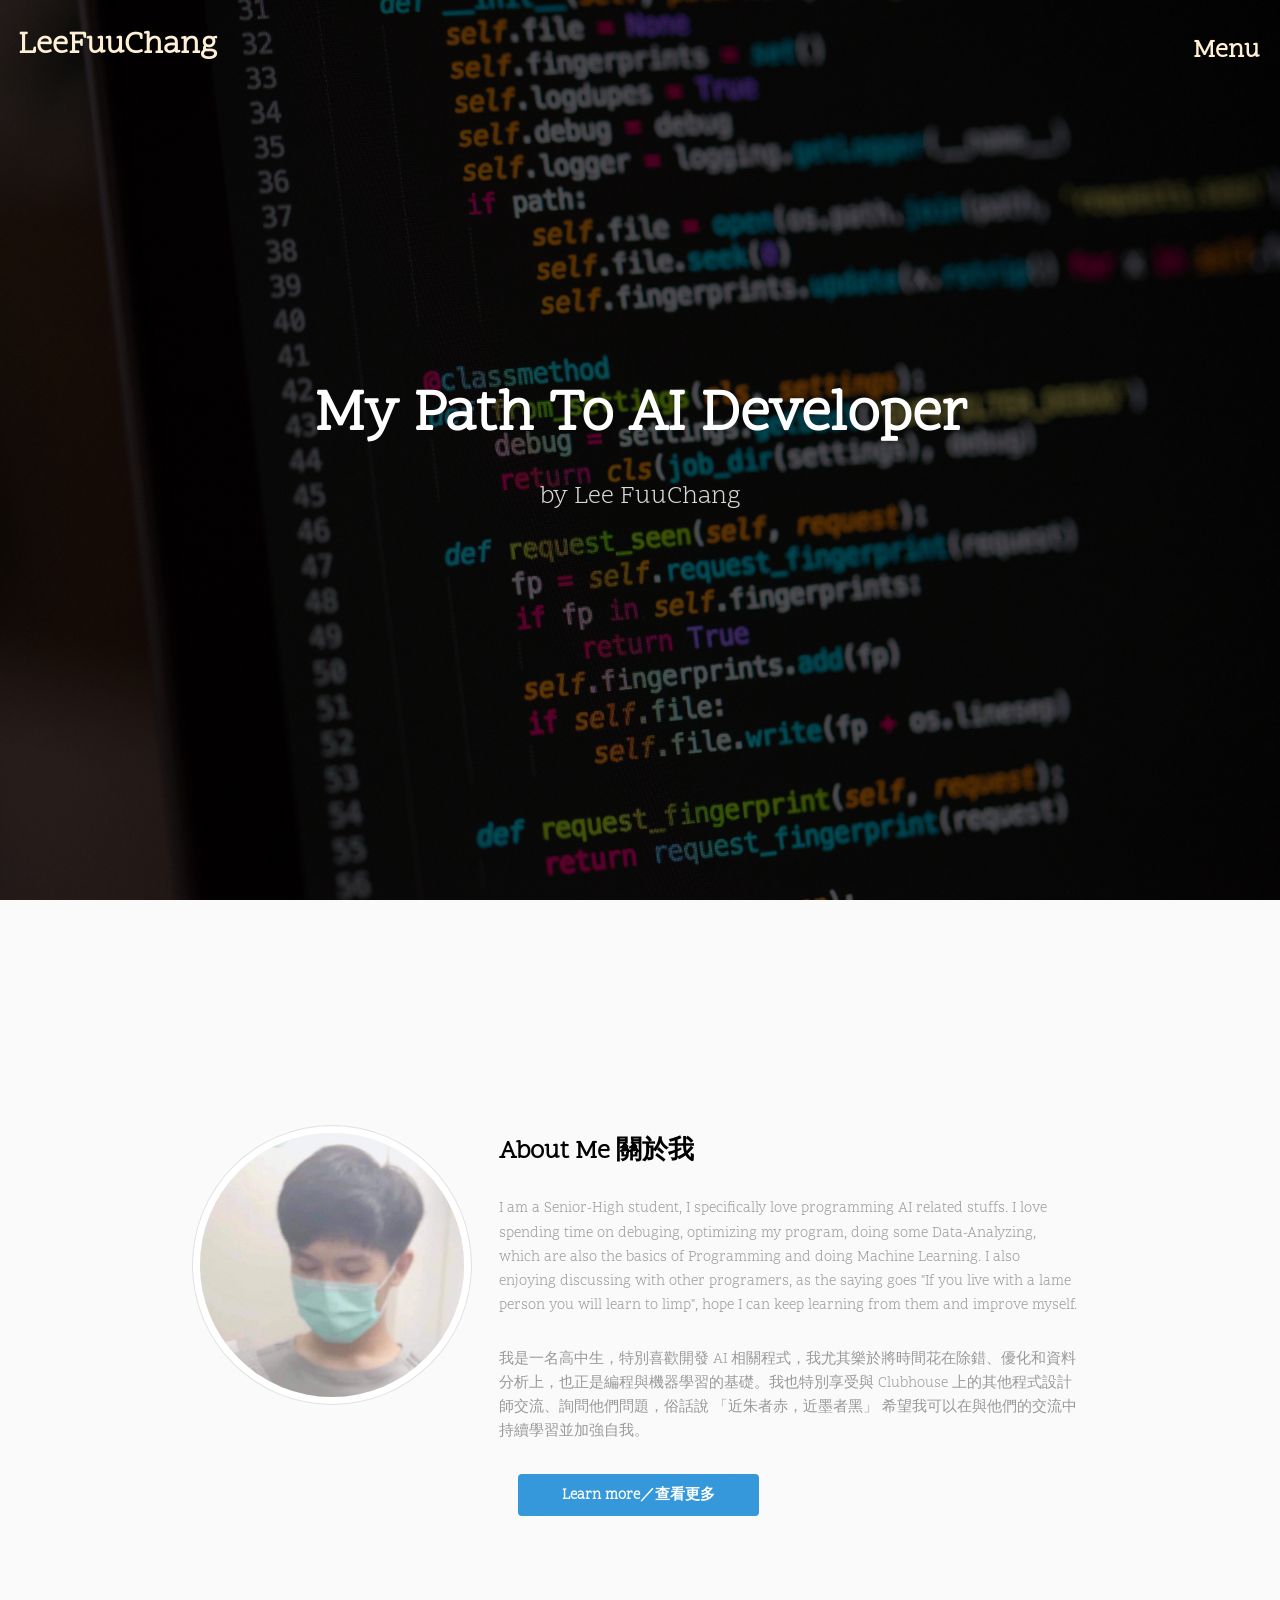
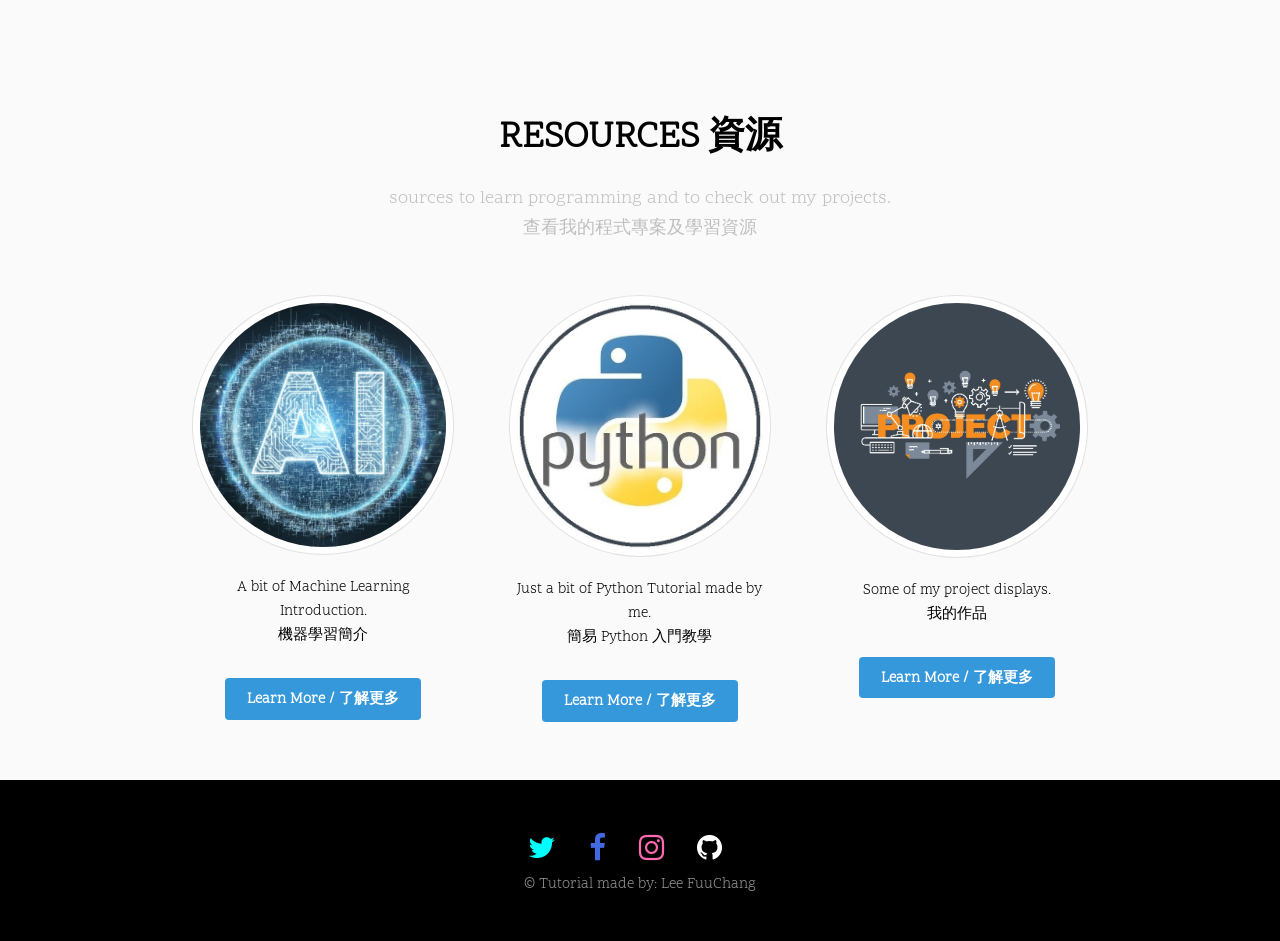
==== commit 683c3ec6: "Submit2" ====
--- a/index.html
+++ b/index.html
@@ -6,7 +6,7 @@
 -->
 <html>
 	<head>
-		<title>OK der ba~</title>
+		<title>LeeFuuChang</title>
 		<meta charset="utf-8" />
 		<meta name="viewport" content="width=device-width, initial-scale=1" />
 		<link rel="stylesheet" href="MainPage/assets/css/main.css" />
@@ -16,7 +16,7 @@
 		<!-- Header -->
 			<header id="header" class="alt">
 				<div><a href="#menu"><h3 style="color:papayawhip; position: relative; right: 20px; top: 10px;">Menu</h3></a></div>
-				<div class="logo"><a href="#banner"><h3 style="color:papayawhip;">OKay-AI</h3></a></div>
+				<div class="logo"><a href="#banner"><h3 style="color:papayawhip;">LeeFuuChang</h3></a></div>
 			</header>
 
 		<!-- Nav -->
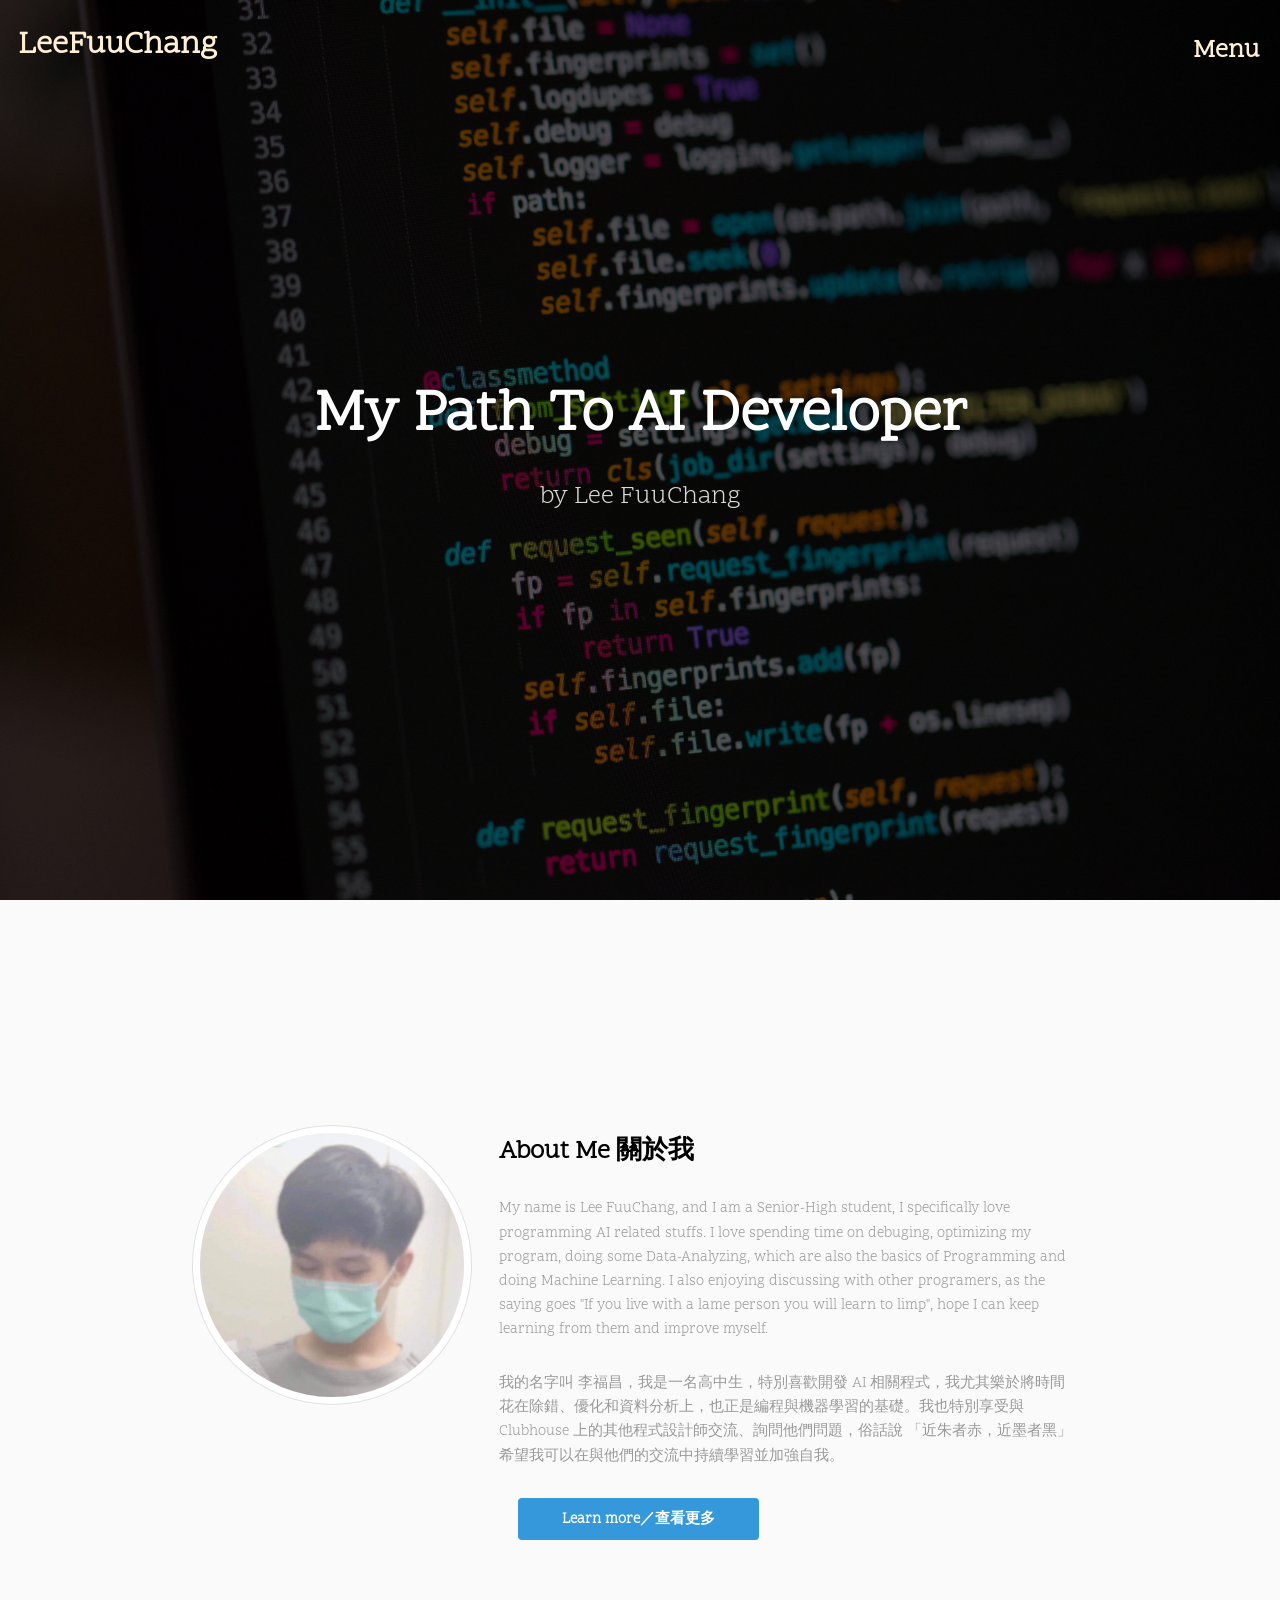
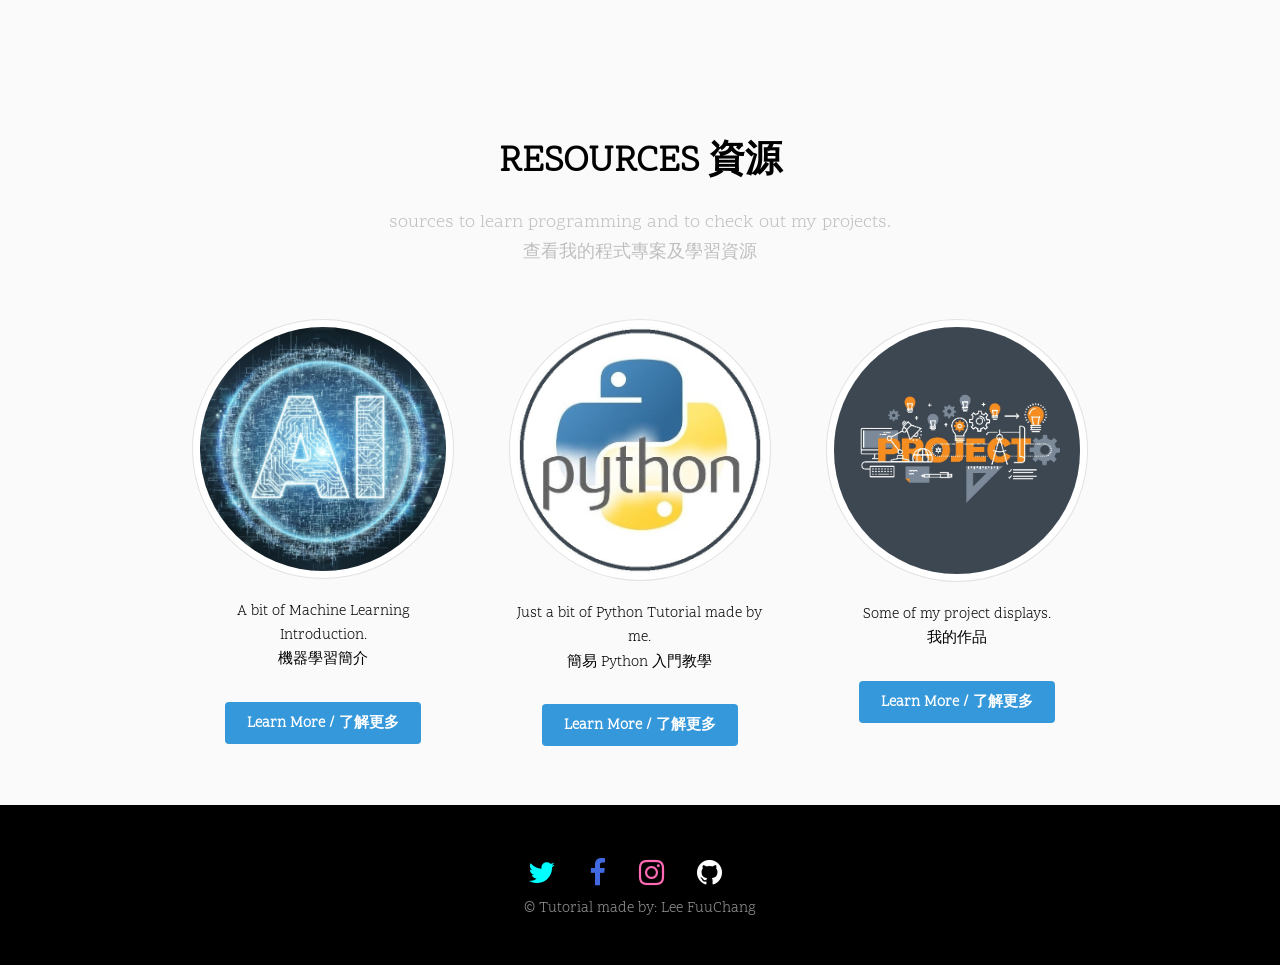
==== commit 86d6cbec: "Submit3" ====
--- a/index.html
+++ b/index.html
@@ -56,8 +56,8 @@
 									</div>
 									<div class="col col2">
 										<h3>About Me 關於我</h3>
-										<p>I am a Senior-High student, I specifically love programming AI related stuffs. I love spending time on debuging, optimizing my program, doing some Data-Analyzing, which are also the basics of Programming and doing Machine Learning. I also enjoying discussing with other programers, as the saying goes "If you live with a lame person you will learn to limp", hope I can keep learning from them and improve myself.</p>
-										<p>我是一名高中生，特別喜歡開發 AI 相關程式，我尤其樂於將時間花在除錯、優化和資料分析上，也正是編程與機器學習的基礎。我也特別享受與 Clubhouse 上的其他程式設計師交流、詢問他們問題，俗話說 「近朱者赤，近墨者黑」 希望我可以在與他們的交流中持續學習並加強自我。</p>
+										<p>My name is Lee FuuChang, and I am a Senior-High student, I specifically love programming AI related stuffs. I love spending time on debuging, optimizing my program, doing some Data-Analyzing, which are also the basics of Programming and doing Machine Learning. I also enjoying discussing with other programers, as the saying goes "If you live with a lame person you will learn to limp", hope I can keep learning from them and improve myself.</p>
+										<p>我的名字叫 李福昌，我是一名高中生，特別喜歡開發 AI 相關程式，我尤其樂於將時間花在除錯、優化和資料分析上，也正是編程與機器學習的基礎。我也特別享受與 Clubhouse 上的其他程式設計師交流、詢問他們問題，俗話說 「近朱者赤，近墨者黑」 希望我可以在與他們的交流中持續學習並加強自我。</p>
 										<div class="col align-center">
 											<div class="button">
 												<a href="details.html" class="button">Learn more／查看更多</a>
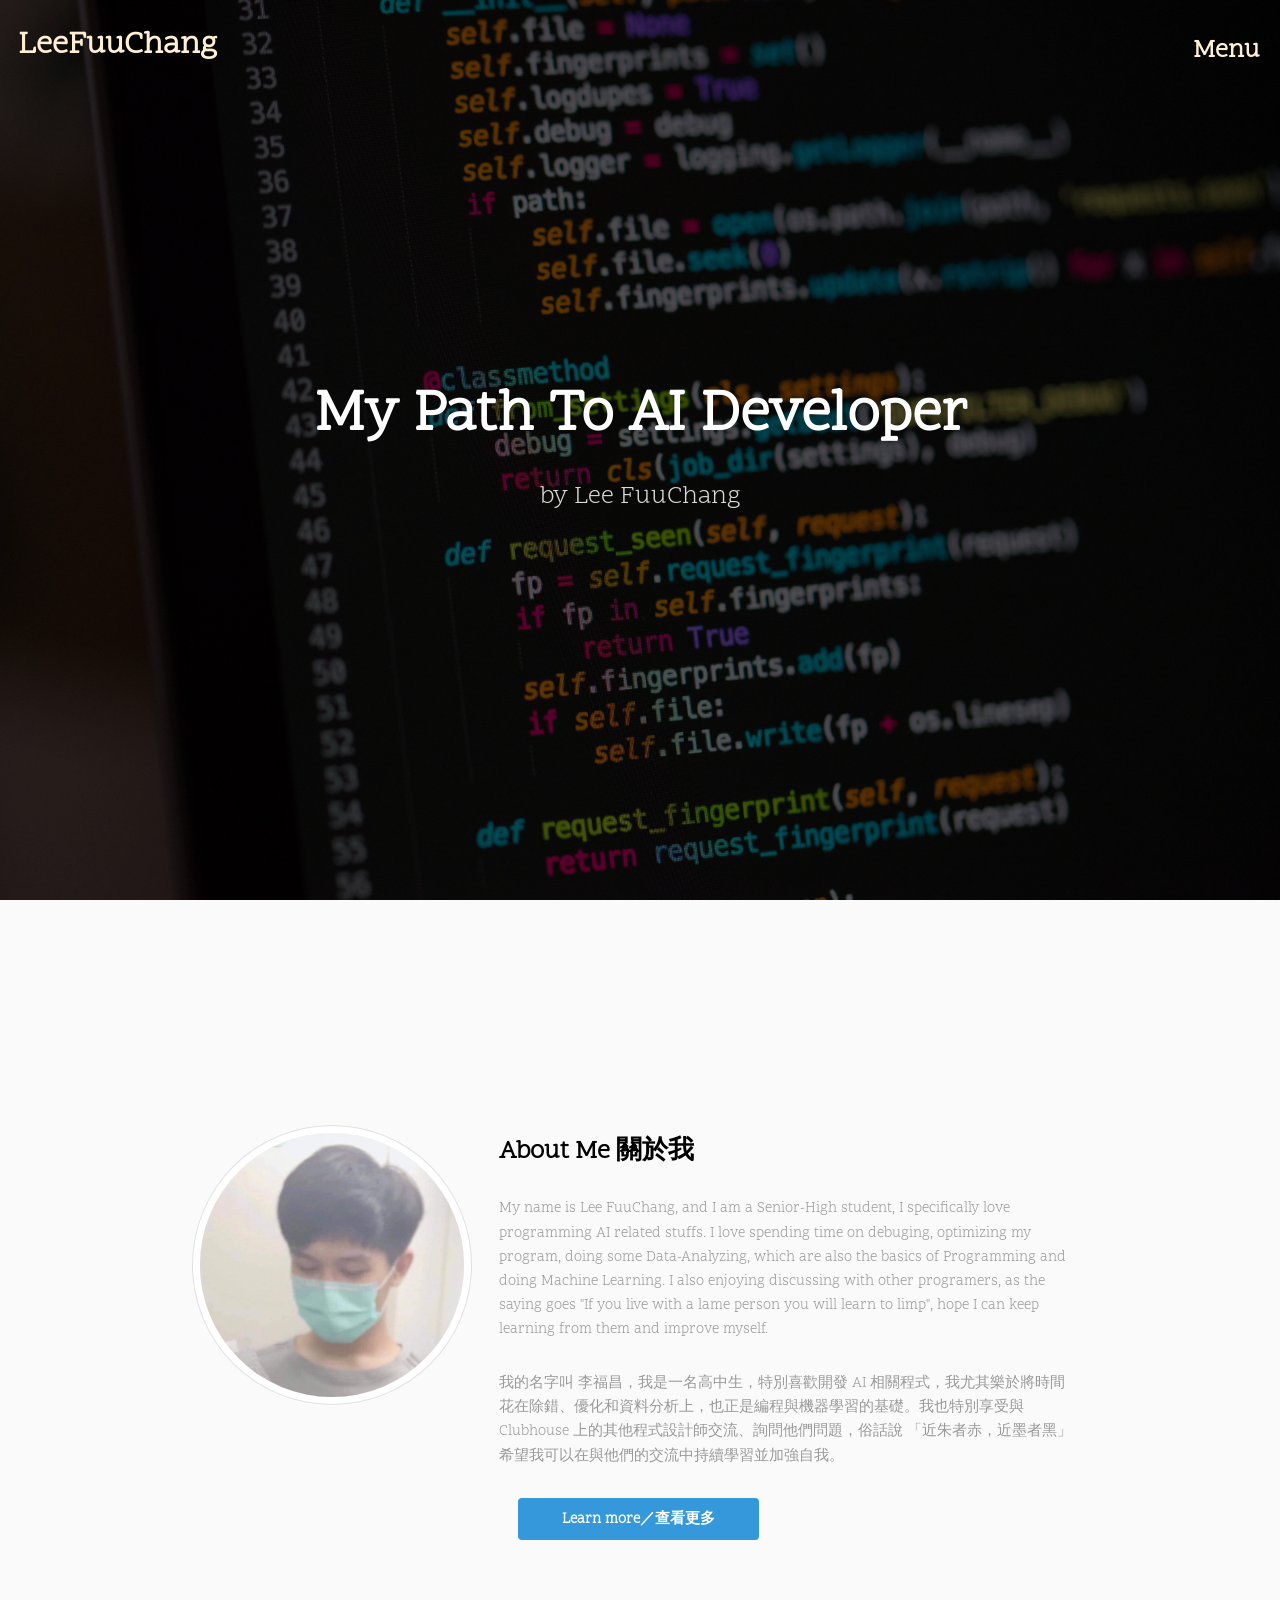
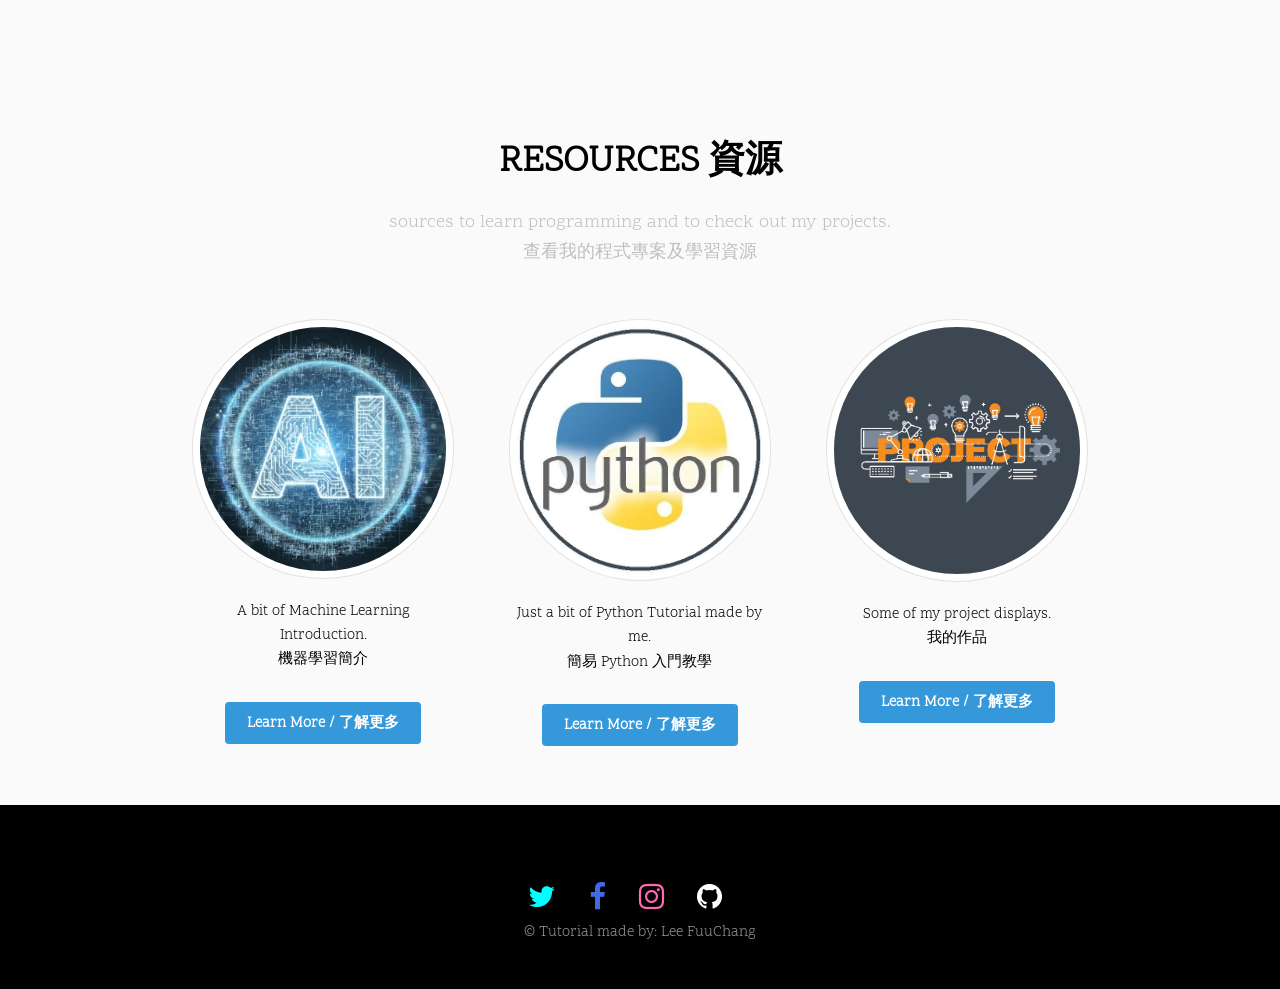
==== commit 7e54ad46: "Submit3" ====
--- a/index.html
+++ b/index.html
@@ -113,6 +113,7 @@
 			<footer id="footer" style="background-color: black;">
 				<div class="col align-center">
 					<ul class="icons">
+						<br>
 						<li><a style="color: aqua;" href="https://twitter.com/FuuChunLee" class="icon fa-twitter"><span class="label">Twitter</span></a></li>
 						<li><a style="color:royalblue;" href="https://m.facebook.com/profile.php?id=100021894308368" class="icon fa-facebook"><span class="label">Facebook</span></a></li>
 						<li><a style="color:hotpink;" href="https://www.instagram.com/daidaifu._.0619/" class="icon fa-instagram"><span class="label">Instagram</span></a></li>
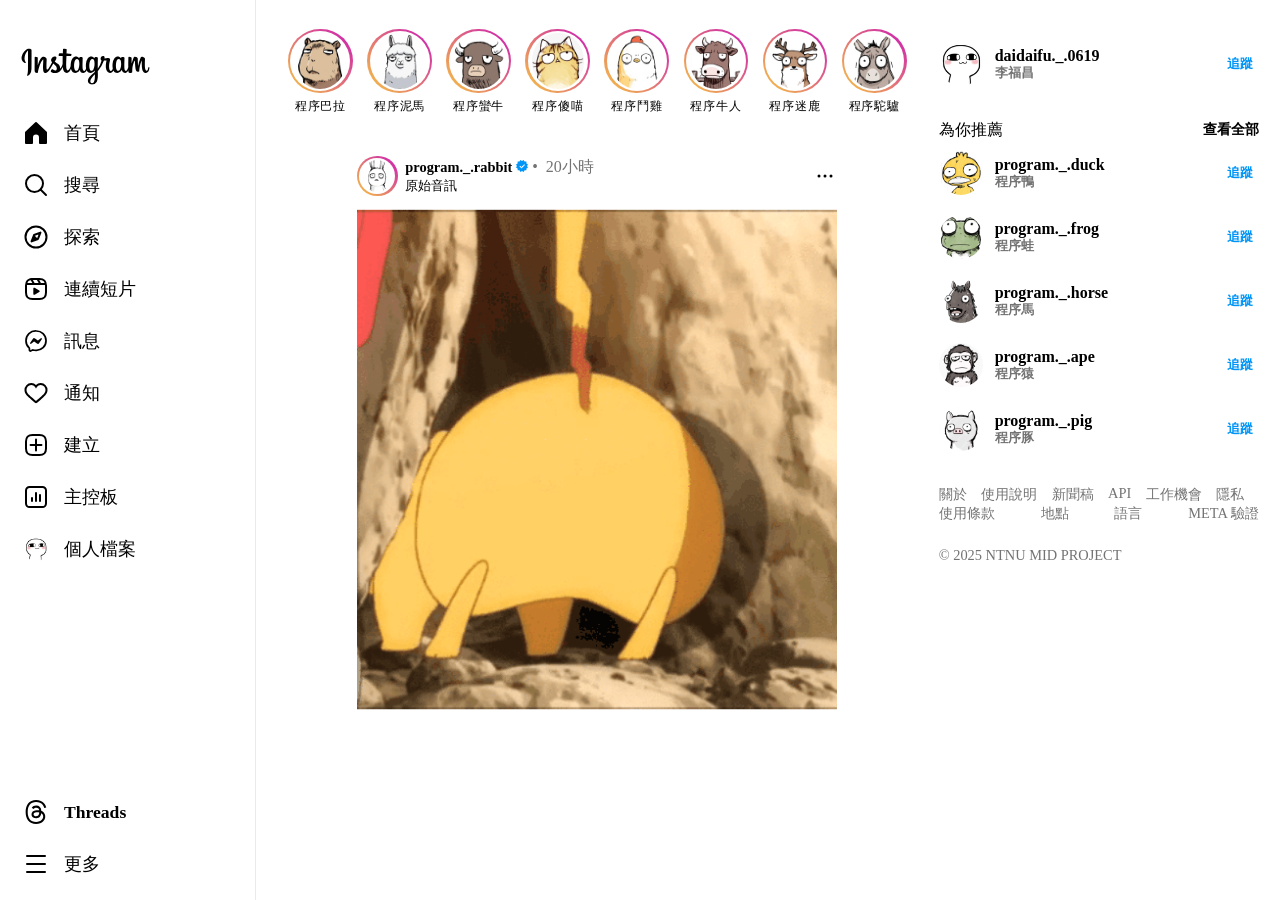
==== commit b5f1392f: "Add files via upload" ====
--- a/index.html
+++ b/index.html
@@ -1,135 +1,230 @@
-<!DOCTYPE HTML>
-<!--
-	Urban by TEMPLATED
-	templated.co @templatedco
-	Released for free under the Creative Commons Attribution 3.0 license (templated.co/license)
--->
-<html>
-	<head>
-		<title>LeeFuuChang</title>
-		<meta charset="utf-8" />
-		<meta name="viewport" content="width=device-width, initial-scale=1" />
-		<link rel="stylesheet" href="MainPage/assets/css/main.css" />
-	</head>
-	<body>
+<!DOCTYPE html>
+<html lang="en">
+<head>
+    <meta charset="UTF-8">
+    <meta name="viewport" content="width=device-width, initial-scale=1.0">
+    <title>NTHU112000119 李福昌</title>
+    <link rel="stylesheet" href="style.css">
+    <link rel="stylesheet" href="aside.css">
+</head>
+<body>
+    <aside>
+        <ul>
+            <li>
+                <svg class="icon-square" aria-label="Instagram" class="x1lliihq x1n2onr6 x5n08af" fill="currentColor" height="24" role="img" viewBox="0 0 24 24" width="24"><title>Instagram</title><path d="M12 2.982c2.937 0 3.285.011 4.445.064a6.087 6.087 0 0 1 2.042.379 3.408 3.408 0 0 1 1.265.823 3.408 3.408 0 0 1 .823 1.265 6.087 6.087 0 0 1 .379 2.042c.053 1.16.064 1.508.064 4.445s-.011 3.285-.064 4.445a6.087 6.087 0 0 1-.379 2.042 3.643 3.643 0 0 1-2.088 2.088 6.087 6.087 0 0 1-2.042.379c-1.16.053-1.508.064-4.445.064s-3.285-.011-4.445-.064a6.087 6.087 0 0 1-2.043-.379 3.408 3.408 0 0 1-1.264-.823 3.408 3.408 0 0 1-.823-1.265 6.087 6.087 0 0 1-.379-2.042c-.053-1.16-.064-1.508-.064-4.445s.011-3.285.064-4.445a6.087 6.087 0 0 1 .379-2.042 3.408 3.408 0 0 1 .823-1.265 3.408 3.408 0 0 1 1.265-.823 6.087 6.087 0 0 1 2.042-.379c1.16-.053 1.508-.064 4.445-.064M12 1c-2.987 0-3.362.013-4.535.066a8.074 8.074 0 0 0-2.67.511 5.392 5.392 0 0 0-1.949 1.27 5.392 5.392 0 0 0-1.269 1.948 8.074 8.074 0 0 0-.51 2.67C1.012 8.638 1 9.013 1 12s.013 3.362.066 4.535a8.074 8.074 0 0 0 .511 2.67 5.392 5.392 0 0 0 1.27 1.949 5.392 5.392 0 0 0 1.948 1.269 8.074 8.074 0 0 0 2.67.51C8.638 22.988 9.013 23 12 23s3.362-.013 4.535-.066a8.074 8.074 0 0 0 2.67-.511 5.625 5.625 0 0 0 3.218-3.218 8.074 8.074 0 0 0 .51-2.67C22.988 15.362 23 14.987 23 12s-.013-3.362-.066-4.535a8.074 8.074 0 0 0-.511-2.67 5.392 5.392 0 0 0-1.27-1.949 5.392 5.392 0 0 0-1.948-1.269 8.074 8.074 0 0 0-2.67-.51C15.362 1.012 14.987 1 12 1Zm0 5.351A5.649 5.649 0 1 0 17.649 12 5.649 5.649 0 0 0 12 6.351Zm0 9.316A3.667 3.667 0 1 1 15.667 12 3.667 3.667 0 0 1 12 15.667Zm5.872-10.859a1.32 1.32 0 1 0 1.32 1.32 1.32 1.32 0 0 0-1.32-1.32Z"></path></svg>
+                <svg class="icon-rectangle" aria-label="Instagram" class="x1lliihq x1n2onr6 x5n08af" fill="currentColor" height="29" role="img" viewBox="32 4 113 32" width="103"><title>Instagram</title><path clip-rule="evenodd" d="M37.82 4.11c-2.32.97-4.86 3.7-5.66 7.13-1.02 4.34 3.21 6.17 3.56 5.57.4-.7-.76-.94-1-3.2-.3-2.9 1.05-6.16 2.75-7.58.32-.27.3.1.3.78l-.06 14.46c0 3.1-.13 4.07-.36 5.04-.23.98-.6 1.64-.33 1.9.32.28 1.68-.4 2.46-1.5a8.13 8.13 0 0 0 1.33-4.58c.07-2.06.06-5.33.07-7.19 0-1.7.03-6.71-.03-9.72-.02-.74-2.07-1.51-3.03-1.1Zm82.13 14.48a9.42 9.42 0 0 1-.88 3.75c-.85 1.72-2.63 2.25-3.39-.22-.4-1.34-.43-3.59-.13-5.47.3-1.9 1.14-3.35 2.53-3.22 1.38.13 2.02 1.9 1.87 5.16ZM96.8 28.57c-.02 2.67-.44 5.01-1.34 5.7-1.29.96-3 .23-2.65-1.72.31-1.72 1.8-3.48 4-5.64l-.01 1.66Zm-.35-10a10.56 10.56 0 0 1-.88 3.77c-.85 1.72-2.64 2.25-3.39-.22-.5-1.69-.38-3.87-.13-5.25.33-1.78 1.12-3.44 2.53-3.44 1.38 0 2.06 1.5 1.87 5.14Zm-13.41-.02a9.54 9.54 0 0 1-.87 3.8c-.88 1.7-2.63 2.24-3.4-.23-.55-1.77-.36-4.2-.13-5.5.34-1.95 1.2-3.32 2.53-3.2 1.38.14 2.04 1.9 1.87 5.13Zm61.45 1.81c-.33 0-.49.35-.61.93-.44 2.02-.9 2.48-1.5 2.48-.66 0-1.26-1-1.42-3-.12-1.58-.1-4.48.06-7.37.03-.59-.14-1.17-1.73-1.75-.68-.25-1.68-.62-2.17.58a29.65 29.65 0 0 0-2.08 7.14c0 .06-.08.07-.1-.06-.07-.87-.26-2.46-.28-5.79 0-.65-.14-1.2-.86-1.65-.47-.3-1.88-.81-2.4-.2-.43.5-.94 1.87-1.47 3.48l-.74 2.2.01-4.88c0-.5-.34-.67-.45-.7a9.54 9.54 0 0 0-1.8-.37c-.48 0-.6.27-.6.67 0 .05-.08 4.65-.08 7.87v.46c-.27 1.48-1.14 3.49-2.09 3.49s-1.4-.84-1.4-4.68c0-2.24.07-3.21.1-4.83.02-.94.06-1.65.06-1.81-.01-.5-.87-.75-1.27-.85-.4-.09-.76-.13-1.03-.11-.4.02-.67.27-.67.62v.55a3.71 3.71 0 0 0-1.83-1.49c-1.44-.43-2.94-.05-4.07 1.53a9.31 9.31 0 0 0-1.66 4.73c-.16 1.5-.1 3.01.17 4.3-.33 1.44-.96 2.04-1.64 2.04-.99 0-1.7-1.62-1.62-4.4.06-1.84.42-3.13.82-4.99.17-.8.04-1.2-.31-1.6-.32-.37-1-.56-1.99-.33-.7.16-1.7.34-2.6.47 0 0 .05-.21.1-.6.23-2.03-1.98-1.87-2.69-1.22-.42.39-.7.84-.82 1.67-.17 1.3.9 1.91.9 1.91a22.22 22.22 0 0 1-3.4 7.23v-.7c-.01-3.36.03-6 .05-6.95.02-.94.06-1.63.06-1.8 0-.36-.22-.5-.66-.67-.4-.16-.86-.26-1.34-.3-.6-.05-.97.27-.96.65v.52a3.7 3.7 0 0 0-1.84-1.49c-1.44-.43-2.94-.05-4.07 1.53a10.1 10.1 0 0 0-1.66 4.72c-.15 1.57-.13 2.9.09 4.04-.23 1.13-.89 2.3-1.63 2.3-.95 0-1.5-.83-1.5-4.67 0-2.24.07-3.21.1-4.83.02-.94.06-1.65.06-1.81 0-.5-.87-.75-1.27-.85-.42-.1-.79-.13-1.06-.1-.37.02-.63.35-.63.6v.56a3.7 3.7 0 0 0-1.84-1.49c-1.44-.43-2.93-.04-4.07 1.53-.75 1.03-1.35 2.17-1.66 4.7a15.8 15.8 0 0 0-.12 2.04c-.3 1.81-1.61 3.9-2.68 3.9-.63 0-1.23-1.21-1.23-3.8 0-3.45.22-8.36.25-8.83l1.62-.03c.68 0 1.29.01 2.19-.04.45-.02.88-1.64.42-1.84-.21-.09-1.7-.17-2.3-.18-.5-.01-1.88-.11-1.88-.11s.13-3.26.16-3.6c.02-.3-.35-.44-.57-.53a7.77 7.77 0 0 0-1.53-.44c-.76-.15-1.1 0-1.17.64-.1.97-.15 3.82-.15 3.82-.56 0-2.47-.11-3.02-.11-.52 0-1.08 2.22-.36 2.25l3.2.09-.03 6.53v.47c-.53 2.73-2.37 4.2-2.37 4.2.4-1.8-.42-3.15-1.87-4.3-.54-.42-1.6-1.22-2.79-2.1 0 0 .69-.68 1.3-2.04.43-.96.45-2.06-.61-2.3-1.75-.41-3.2.87-3.63 2.25a2.61 2.61 0 0 0 .5 2.66l.15.19c-.4.76-.94 1.78-1.4 2.58-1.27 2.2-2.24 3.95-2.97 3.95-.58 0-.57-1.77-.57-3.43 0-1.43.1-3.58.19-5.8.03-.74-.34-1.16-.96-1.54a4.33 4.33 0 0 0-1.64-.69c-.7 0-2.7.1-4.6 5.57-.23.69-.7 1.94-.7 1.94l.04-6.57c0-.16-.08-.3-.27-.4a4.68 4.68 0 0 0-1.93-.54c-.36 0-.54.17-.54.5l-.07 10.3c0 .78.02 1.69.1 2.09.08.4.2.72.36.91.15.2.33.34.62.4.28.06 1.78.25 1.86-.32.1-.69.1-1.43.89-4.2 1.22-4.31 2.82-6.42 3.58-7.16.13-.14.28-.14.27.07l-.22 5.32c-.2 5.37.78 6.36 2.17 6.36 1.07 0 2.58-1.06 4.2-3.74l2.7-4.5 1.58 1.46c1.28 1.2 1.7 2.36 1.42 3.45-.21.83-1.02 1.7-2.44.86-.42-.25-.6-.44-1.01-.71-.23-.15-.57-.2-.78-.04-.53.4-.84.92-1.01 1.55-.17.61.45.94 1.09 1.22.55.25 1.74.47 2.5.5 2.94.1 5.3-1.42 6.94-5.34.3 3.38 1.55 5.3 3.72 5.3 1.45 0 2.91-1.88 3.55-3.72.18.75.45 1.4.8 1.96 1.68 2.65 4.93 2.07 6.56-.18.5-.69.58-.94.58-.94a3.07 3.07 0 0 0 2.94 2.87c1.1 0 2.23-.52 3.03-2.31.09.2.2.38.3.56 1.68 2.65 4.93 2.07 6.56-.18l.2-.28.05 1.4-1.5 1.37c-2.52 2.3-4.44 4.05-4.58 6.09-.18 2.6 1.93 3.56 3.53 3.69a4.5 4.5 0 0 0 4.04-2.11c.78-1.15 1.3-3.63 1.26-6.08l-.06-3.56a28.55 28.55 0 0 0 5.42-9.44s.93.01 1.92-.05c.32-.02.41.04.35.27-.07.28-1.25 4.84-.17 7.88.74 2.08 2.4 2.75 3.4 2.75 1.15 0 2.26-.87 2.85-2.17l.23.42c1.68 2.65 4.92 2.07 6.56-.18.37-.5.58-.94.58-.94.36 2.2 2.07 2.88 3.05 2.88 1.02 0 2-.42 2.78-2.28.03.82.08 1.49.16 1.7.05.13.34.3.56.37.93.34 1.88.18 2.24.11.24-.05.43-.25.46-.75.07-1.33.03-3.56.43-5.21.67-2.79 1.3-3.87 1.6-4.4.17-.3.36-.35.37-.03.01.64.04 2.52.3 5.05.2 1.86.46 2.96.65 3.3.57 1 1.27 1.05 1.83 1.05.36 0 1.12-.1 1.05-.73-.03-.31.02-2.22.7-4.96.43-1.79 1.15-3.4 1.41-4 .1-.21.15-.04.15 0-.06 1.22-.18 5.25.32 7.46.68 2.98 2.65 3.32 3.34 3.32 1.47 0 2.67-1.12 3.07-4.05.1-.7-.05-1.25-.48-1.25Z" fill="currentColor" fill-rule="evenodd"></path></svg>
+            </li>
+            <li>
+                <svg aria-label="首頁" class="x1lliihq x1n2onr6 x5n08af" fill="currentColor" height="24" role="img" viewBox="0 0 24 24" width="24"><title>首頁</title><path d="M22 23h-6.001a1 1 0 0 1-1-1v-5.455a2.997 2.997 0 1 0-5.993 0V22a1 1 0 0 1-1 1H2a1 1 0 0 1-1-1V11.543a1.002 1.002 0 0 1 .31-.724l10-9.543a1.001 1.001 0 0 1 1.38 0l10 9.543a1.002 1.002 0 0 1 .31.724V22a1 1 0 0 1-1 1Z"></path></svg>
+                <span>首頁</span>
+            </li>
+            <li>
+                <svg aria-label="搜尋" class="x1lliihq x1n2onr6 x5n08af" fill="currentColor" height="24" role="img" viewBox="0 0 24 24" width="24"><title>搜尋</title><path d="M19 10.5A8.5 8.5 0 1 1 10.5 2a8.5 8.5 0 0 1 8.5 8.5Z" fill="none" stroke="currentColor" stroke-linecap="round" stroke-linejoin="round" stroke-width="2"></path><line fill="none" stroke="currentColor" stroke-linecap="round" stroke-linejoin="round" stroke-width="2" x1="16.511" x2="22" y1="16.511" y2="22"></line></svg>
+                <span>搜尋</span>
+            </li>
+            <li>
+                <svg aria-label="探索" class="x1lliihq x1n2onr6 x5n08af" fill="currentColor" height="24" role="img" viewBox="0 0 24 24" width="24"><title>探索</title><polygon fill="none" points="13.941 13.953 7.581 16.424 10.06 10.056 16.42 7.585 13.941 13.953" stroke="currentColor" stroke-linecap="round" stroke-linejoin="round" stroke-width="2"></polygon><polygon fill-rule="evenodd" points="10.06 10.056 13.949 13.945 7.581 16.424 10.06 10.056"></polygon><circle cx="12.001" cy="12.005" fill="none" r="10.5" stroke="currentColor" stroke-linecap="round" stroke-linejoin="round" stroke-width="2"></circle></svg>
+                <span>探索</span>
+            </li>
+            <li>
+                <svg aria-label="連續短片" class="x1lliihq x1n2onr6 x5n08af" fill="currentColor" height="24" role="img" viewBox="0 0 24 24" width="24"><title>連續短片</title><line fill="none" stroke="currentColor" stroke-linejoin="round" stroke-width="2" x1="2.049" x2="21.95" y1="7.002" y2="7.002"></line><line fill="none" stroke="currentColor" stroke-linecap="round" stroke-linejoin="round" stroke-width="2" x1="13.504" x2="16.362" y1="2.001" y2="7.002"></line><line fill="none" stroke="currentColor" stroke-linecap="round" stroke-linejoin="round" stroke-width="2" x1="7.207" x2="10.002" y1="2.11" y2="7.002"></line><path d="M2 12.001v3.449c0 2.849.698 4.006 1.606 4.945.94.908 2.098 1.607 4.946 1.607h6.896c2.848 0 4.006-.699 4.946-1.607.908-.939 1.606-2.096 1.606-4.945V8.552c0-2.848-.698-4.006-1.606-4.945C19.454 2.699 18.296 2 15.448 2H8.552c-2.848 0-4.006.699-4.946 1.607C2.698 4.546 2 5.704 2 8.552Z" fill="none" stroke="currentColor" stroke-linecap="round" stroke-linejoin="round" stroke-width="2"></path><path d="M9.763 17.664a.908.908 0 0 1-.454-.787V11.63a.909.909 0 0 1 1.364-.788l4.545 2.624a.909.909 0 0 1 0 1.575l-4.545 2.624a.91.91 0 0 1-.91 0Z" fill-rule="evenodd"></path></svg>
+                <span>連續短片</span>
+            </li>
+            <li>
+                <svg aria-label="Messenger" class="x1lliihq x1n2onr6 x5n08af" fill="currentColor" height="24" role="img" viewBox="0 0 24 24" width="24"><title>Messenger</title><path d="M12.003 2.001a9.705 9.705 0 1 1 0 19.4 10.876 10.876 0 0 1-2.895-.384.798.798 0 0 0-.533.04l-1.984.876a.801.801 0 0 1-1.123-.708l-.054-1.78a.806.806 0 0 0-.27-.569 9.49 9.49 0 0 1-3.14-7.175 9.65 9.65 0 0 1 10-9.7Z" fill="none" stroke="currentColor" stroke-miterlimit="10" stroke-width="1.739"></path><path d="M17.79 10.132a.659.659 0 0 0-.962-.873l-2.556 2.05a.63.63 0 0 1-.758.002L11.06 9.47a1.576 1.576 0 0 0-2.277.42l-2.567 3.98a.659.659 0 0 0 .961.875l2.556-2.049a.63.63 0 0 1 .759-.002l2.452 1.84a1.576 1.576 0 0 0 2.278-.42Z" fill-rule="evenodd"></path></svg>
+                <span>訊息</span>
+            </li>
+            <li>
+                <svg aria-label="通知" class="x1lliihq x1n2onr6 x5n08af" fill="currentColor" height="24" role="img" viewBox="0 0 24 24" width="24"><title>通知</title><path d="M16.792 3.904A4.989 4.989 0 0 1 21.5 9.122c0 3.072-2.652 4.959-5.197 7.222-2.512 2.243-3.865 3.469-4.303 3.752-.477-.309-2.143-1.823-4.303-3.752C5.141 14.072 2.5 12.167 2.5 9.122a4.989 4.989 0 0 1 4.708-5.218 4.21 4.21 0 0 1 3.675 1.941c.84 1.175.98 1.763 1.12 1.763s.278-.588 1.11-1.766a4.17 4.17 0 0 1 3.679-1.938m0-2a6.04 6.04 0 0 0-4.797 2.127 6.052 6.052 0 0 0-4.787-2.127A6.985 6.985 0 0 0 .5 9.122c0 3.61 2.55 5.827 5.015 7.97.283.246.569.494.853.747l1.027.918a44.998 44.998 0 0 0 3.518 3.018 2 2 0 0 0 2.174 0 45.263 45.263 0 0 0 3.626-3.115l.922-.824c.293-.26.59-.519.885-.774 2.334-2.025 4.98-4.32 4.98-7.94a6.985 6.985 0 0 0-6.708-7.218Z"></path></svg>
+                <span>通知</span>
+            </li>
+            <li>
+                <svg aria-label="新貼文" class="x1lliihq x1n2onr6 x5n08af" fill="currentColor" height="24" role="img" viewBox="0 0 24 24" width="24"><title>新貼文</title><path d="M2 12v3.45c0 2.849.698 4.005 1.606 4.944.94.909 2.098 1.608 4.946 1.608h6.896c2.848 0 4.006-.7 4.946-1.608C21.302 19.455 22 18.3 22 15.45V8.552c0-2.849-.698-4.006-1.606-4.945C19.454 2.7 18.296 2 15.448 2H8.552c-2.848 0-4.006.699-4.946 1.607C2.698 4.547 2 5.703 2 8.552Z" fill="none" stroke="currentColor" stroke-linecap="round" stroke-linejoin="round" stroke-width="2"></path><line fill="none" stroke="currentColor" stroke-linecap="round" stroke-linejoin="round" stroke-width="2" x1="6.545" x2="17.455" y1="12.001" y2="12.001"></line><line fill="none" stroke="currentColor" stroke-linecap="round" stroke-linejoin="round" stroke-width="2" x1="12.003" x2="12.003" y1="6.545" y2="17.455"></line></svg>
+                <span>建立</span>
+            </li>
+            <li>
+                <svg aria-label="專業主控板" class="x1lliihq x1n2onr6 x5n08af" fill="currentColor" height="24" role="img" viewBox="0 0 24 24" width="24"><title>專業主控板</title><path d="M8 12a1 1 0 0 0-1 1v3a1 1 0 1 0 2 0v-3a1 1 0 0 0-1-1Zm8-3a1 1 0 0 0-1 1v6a1 1 0 1 0 2 0v-6a1 1 0 0 0-1-1Zm-4-2a1 1 0 0 0-1 1v8a1 1 0 1 0 2 0V8a1 1 0 0 0-1-1Z"></path><path d="M18.44 1H5.567a4.565 4.565 0 0 0-4.56 4.56v12.873a4.565 4.565 0 0 0 4.56 4.56H18.44a4.565 4.565 0 0 0 4.56-4.56V5.56A4.565 4.565 0 0 0 18.44 1ZM21 18.433a2.563 2.563 0 0 1-2.56 2.56H5.567a2.563 2.563 0 0 1-2.56-2.56V5.56A2.563 2.563 0 0 1 5.568 3H18.44A2.563 2.563 0 0 1 21 5.56v12.873Z"></path></svg>
+                <span>主控板</span>
+            </li>
+            <li>
+                <img src="images/icon.png" alt="">
+                <span>個人檔案</span>
+            </li>
+        </ul>
+        <ul>
+            <li>
+                <svg aria-label="" class="x1lliihq x1n2onr6 x5n08af" fill="currentColor" height="24" role="img" viewBox="0 0 192 192" width="24"><title></title><path class="xcslo1z" d="M141.537 88.9883C140.71 88.5919 139.87 88.2104 139.019 87.8451C137.537 60.5382 122.616 44.905 97.5619 44.745C97.4484 44.7443 97.3355 44.7443 97.222 44.7443C82.2364 44.7443 69.7731 51.1409 62.102 62.7807L75.881 72.2328C81.6116 63.5383 90.6052 61.6848 97.2286 61.6848C97.3051 61.6848 97.3819 61.6848 97.4576 61.6855C105.707 61.7381 111.932 64.1366 115.961 68.814C118.893 72.2193 120.854 76.925 121.825 82.8638C114.511 81.6207 106.601 81.2385 98.145 81.7233C74.3247 83.0954 59.0111 96.9879 60.0396 116.292C60.5615 126.084 65.4397 134.508 73.775 140.011C80.8224 144.663 89.899 146.938 99.3323 146.423C111.79 145.74 121.563 140.987 128.381 132.296C133.559 125.696 136.834 117.143 138.28 106.366C144.217 109.949 148.617 114.664 151.047 120.332C155.179 129.967 155.42 145.8 142.501 158.708C131.182 170.016 117.576 174.908 97.0135 175.059C74.2042 174.89 56.9538 167.575 45.7381 153.317C35.2355 139.966 29.8077 120.682 29.6052 96C29.8077 71.3178 35.2355 52.0336 45.7381 38.6827C56.9538 24.4249 74.2039 17.11 97.0132 16.9405C119.988 17.1113 137.539 24.4614 149.184 38.788C154.894 45.8136 159.199 54.6488 162.037 64.9503L178.184 60.6422C174.744 47.9622 169.331 37.0357 161.965 27.974C147.036 9.60668 125.202 0.195148 97.0695 0H96.9569C68.8816 0.19447 47.2921 9.6418 32.7883 28.0793C19.8819 44.4864 13.2244 67.3157 13.0007 95.9325L13 96L13.0007 96.0675C13.2244 124.684 19.8819 147.514 32.7883 163.921C47.2921 182.358 68.8816 191.806 96.9569 192H97.0695C122.03 191.827 139.624 185.292 154.118 170.811C173.081 151.866 172.51 128.119 166.26 113.541C161.776 103.087 153.227 94.5962 141.537 88.9883ZM98.4405 129.507C88.0005 130.095 77.1544 125.409 76.6196 115.372C76.2232 107.93 81.9158 99.626 99.0812 98.6368C101.047 98.5234 102.976 98.468 104.871 98.468C111.106 98.468 116.939 99.0737 122.242 100.233C120.264 124.935 108.662 128.946 98.4405 129.507Z"></path></svg>
+                <span>Threads</span>
+            </li>
+            <li>
+                <svg aria-label="設定" class="x1lliihq x1n2onr6 x5n08af" fill="currentColor" height="24" role="img" viewBox="0 0 24 24" width="24"><title>設定</title><line fill="none" stroke="currentColor" stroke-linecap="round" stroke-linejoin="round" stroke-width="2" x1="3" x2="21" y1="4" y2="4"></line><line fill="none" stroke="currentColor" stroke-linecap="round" stroke-linejoin="round" stroke-width="2" x1="3" x2="21" y1="12" y2="12"></line><line fill="none" stroke="currentColor" stroke-linecap="round" stroke-linejoin="round" stroke-width="2" x1="3" x2="21" y1="20" y2="20"></line></svg>
+                <span>更多</span>
+            </li>
+        </ul>
+    </aside>
+    <main>
+        <div class="content">
+            <nav>
+                <a class="story" href="#">
+                    <div class="icon">
+                        <img src="images/1.jpg" alt="">
+                    </div>
+                    <span>程序巴拉</span>
+                </a>
+                <a class="story" href="#">
+                    <div class="icon">
+                        <img src="images/2.jpg" alt="">
+                    </div>
+                    <span>程序泥馬</span>
+                </a>
+                <a class="story" href="#">
+                    <div class="icon">
+                        <img src="images/3.jpg" alt="">
+                    </div>
+                    <span>程序蠻牛</span>
+                </a>
+                <a class="story" href="#">
+                    <div class="icon">
+                        <img src="images/4.jpg" alt="">
+                    </div>
+                    <span>程序傻喵</span>
+                </a>
+                <a class="story" href="#">
+                    <div class="icon">
+                        <img src="images/5.jpg" alt="">
+                    </div>
+                    <span>程序鬥雞</span>
+                </a>
+                <a class="story" href="#">
+                    <div class="icon">
+                        <img src="images/6.jpg" alt="">
+                    </div>
+                    <span>程序牛人</span>
+                </a>
+                <a class="story" href="#">
+                    <div class="icon">
+                        <img src="images/7.jpg" alt="">
+                    </div>
+                    <span>程序迷鹿</span>
+                </a>
+                <a class="story" href="#">
+                    <div class="icon">
+                        <img src="images/8.jpg" alt="">
+                    </div>
+                    <span>程序駝驢</span>
+                </a>
+            </nav>
+            <div class="posts">
+                <article>
+                    <div class="info">
+                        <div class="icon">
+                            <img src="images/14.jpg" alt="">
+                        </div>
+                        <div class="desc">
+                            <div>
+                                <a href="#">program._.rabbit</a>
+                                <svg aria-label="已驗證" class="x1lliihq x1n2onr6" fill="rgb(0, 149, 246)" height="12" role="img" viewBox="0 0 40 40" width="12"><title>已驗證</title><path d="M19.998 3.094 14.638 0l-2.972 5.15H5.432v6.354L0 14.64 3.094 20 0 25.359l5.432 3.137v5.905h5.975L14.638 40l5.36-3.094L25.358 40l3.232-5.6h6.162v-6.01L40 25.359 36.905 20 40 14.641l-5.248-3.03v-6.46h-6.419L25.358 0l-5.36 3.094Zm7.415 11.225 2.254 2.287-11.43 11.5-6.835-6.93 2.244-2.258 4.587 4.581 9.18-9.18Z" fill-rule="evenodd"></path></svg>
+                                <span>•&ensp;20小時</span>
+                            </div>
+                            <p>原始音訊</p>
+                        </div>
+                        <svg aria-label="更多選項" class="x1lliihq x1n2onr6 x5n08af" fill="currentColor" height="24" role="img" viewBox="0 0 24 24" width="24"><title>更多選項</title><circle cx="12" cy="12" r="1.5"></circle><circle cx="6" cy="12" r="1.5"></circle><circle cx="18" cy="12" r="1.5"></circle></svg>
+                    </div>
+                    <div class="media">
+                        <img src="images/media.gif" alt="">
+                    </div>
+                    <div class="action">
 
-		<!-- Header -->
-			<header id="header" class="alt">
-				<div><a href="#menu"><h3 style="color:papayawhip; position: relative; right: 20px; top: 10px;">Menu</h3></a></div>
-				<div class="logo"><a href="#banner"><h3 style="color:papayawhip;">LeeFuuChang</h3></a></div>
-			</header>
-
-		<!-- Nav -->
-			<nav id="menu">
-				<h4 style="color: papayawhip;">Menu</h4>
-				<ul class="links">
-					<li><a href="index.html".html">Home</a></li>
-					<li><a href="details.html">About Me 關於我</a></li>
-					<li><a href="PythonTutorial/PythonTutorial.html">Python 教學</a></li>
-					<li><a href="MLTutorial/MLTutorial.html">Machine-Learning 入門</a></li>
-					<li><a href="MyProjects/project.html">My-Projects 我的作品</a></li>
-				</ul>
-			</nav>
-
-		<!-- Banner -->
-			<section id="banner">
-				<div class="inner">
-					<header>
-						<h1>My Path To AI Developer</h1>
-						<p>by Lee FuuChang</p>
-				</div>
-			</section>
-
-		<!-- Main -->
-			<div id="main">
-
-				<!-- Section -->
-					<section id="myprofile", class="wrapper style1">
-						<br><br><br><br><br><br>
-						<div class="inner">
-							<!-- 2 Columns -->
-								<div class="flex flex-2">
-									<div class="col col1">
-										<div class="image round fit">
-											<a href="details.html" class="link"><img src="MainPage/images/mypic1.jpg" alt="" /></a>
-										</div>
-									</div>
-									<div class="col col2">
-										<h3>About Me 關於我</h3>
-										<p>My name is Lee FuuChang, and I am a Senior-High student, I specifically love programming AI related stuffs. I love spending time on debuging, optimizing my program, doing some Data-Analyzing, which are also the basics of Programming and doing Machine Learning. I also enjoying discussing with other programers, as the saying goes "If you live with a lame person you will learn to limp", hope I can keep learning from them and improve myself.</p>
-										<p>我的名字叫 李福昌，我是一名高中生，特別喜歡開發 AI 相關程式，我尤其樂於將時間花在除錯、優化和資料分析上，也正是編程與機器學習的基礎。我也特別享受與 Clubhouse 上的其他程式設計師交流、詢問他們問題，俗話說 「近朱者赤，近墨者黑」 希望我可以在與他們的交流中持續學習並加強自我。</p>
-										<div class="col align-center">
-											<div class="button">
-												<a href="details.html" class="button">Learn more／查看更多</a>
-											</div>
-										</div>
-									</div>
-								</div>
-						</div>
-						<br><br>
-					</section>
-
-				<!-- Section -->
-					<section id="Tutorials" class="wrapper style1">
-						<div class="inner">
-							<header class="align-center">
-								<h2>RESOURCES 資源</h2>
-								<p>sources to learn programming and to check out my projects.<br>查看我的程式專案及學習資源</p>
-							</header>
-							<div class="flex flex-3">
-								<div class="col align-center">
-									<a href="MLTutorial/MLTutorial.html">
-										<div class="image round fit">
-											<img src="MainPage/images/AI.jpg" alt="" />
-										</div>
-										<p>A bit of Machine Learning Introduction.<br>機器學習簡介</p>
-									</a>
-									<a href="MLTutorial/MLTutorial.html" class="button">Learn More / 了解更多</a>
-								</div>
-								<div class="col align-center">
-									<a href="PythonTutorial/PythonTutorial.html">
-										<div class="image round fit">
-											<img src="MainPage/images/python.jpg" alt="" />
-										</div>
-										<p>Just a bit of Python Tutorial made by me.<br>簡易 Python 入門教學</p>
-									</a>
-									<a href="PythonTutorial/PythonTutorial.html" class="button">Learn More / 了解更多</a>
-								</div>
-								<div class="col align-center">
-									<a href="MyProjects/project.html">
-										<div class="image round fit">
-											<img src="MainPage/images/projects.jpg" alt="" />
-										</div>
-										<p>Some of my project displays.<br>我的作品</p>
-									</a>
-									<a href="MyProjects/project.html" class="button">Learn More / 了解更多</a>
-								</div>
-							</div>
-						</div>
-					</section>
-			</div>
-
-		<!-- Footer -->
-			<footer id="footer" style="background-color: black;">
-				<div class="col align-center">
-					<ul class="icons">
-						<br>
-						<li><a style="color: aqua;" href="https://twitter.com/FuuChunLee" class="icon fa-twitter"><span class="label">Twitter</span></a></li>
-						<li><a style="color:royalblue;" href="https://m.facebook.com/profile.php?id=100021894308368" class="icon fa-facebook"><span class="label">Facebook</span></a></li>
-						<li><a style="color:hotpink;" href="https://www.instagram.com/daidaifu._.0619/" class="icon fa-instagram"><span class="label">Instagram</span></a></li>
-						<li><a style="color:white;" href="https://github.com/edjjde" class="icon fa-github"><span class="label">Github</span></a></li>	
-						<p>&copy; Tutorial made by: <a href="index.html">Lee FuuChang</a></p>
-					</ul>
-				</div>
-			</footer>
-
-		<!-- Scripts -->
-			<script src="MainPage/assets/js/jquery.min.js"></script>
-			<script src="MainPage/assets/js/jquery.scrolly.min.js"></script>
-			<script src="MainPage/assets/js/jquery.scrollex.min.js"></script>
-			<script src="MainPage/assets/js/skel.min.js"></script>
-			<script src="MainPage/assets/js/util.js"></script>
-			<script src="MainPage/assets/js/main.js"></script>
-
-	</body>
+                    </div>
+                    <div class="like">
+                        
+                    </div>
+                    <div class="comment">
+                        
+                    </div>
+                </article>
+            </div>
+        </div>
+        <div class="advise">
+            <ul>
+                <li class="main-advise-user">
+                    <img src="images/icon.png" alt="">
+                    <div>
+                        <a href="#">daidaifu._.0619</a>
+                        <span>李福昌</span>
+                    </div>
+                    <a href="#">追蹤</a>
+                </li>
+            </ul>
+            <ul>
+                <p>
+                    為你推薦
+                    <a href="#">查看全部</a>
+                </p>
+                <li class="main-advise-user">
+                    <img src="images/9.jpg" alt="">
+                    <div>
+                        <a href="#">program._.duck</a>
+                        <span>程序鴨</span>
+                    </div>
+                    <a href="#">追蹤</a>
+                </li>
+                <li class="main-advise-user">
+                    <img src="images/10.jpg" alt="">
+                    <div>
+                        <a href="#">program._.frog</a>
+                        <span>程序蛙</span>
+                    </div>
+                    <a href="#">追蹤</a>
+                </li>
+                <li class="main-advise-user">
+                    <img src="images/11.jpg" alt="">
+                    <div>
+                        <a href="#">program._.horse</a>
+                        <span>程序馬</span>
+                    </div>
+                    <a href="#">追蹤</a>
+                </li>
+                <li class="main-advise-user">
+                    <img src="images/12.jpg" alt="">
+                    <div>
+                        <a href="#">program._.ape</a>
+                        <span>程序猿</span>
+                    </div>
+                    <a href="#">追蹤</a>
+                </li>
+                <li class="main-advise-user">
+                    <img src="images/13.jpg" alt="">
+                    <div>
+                        <a href="#">program._.pig</a>
+                        <span>程序豚</span>
+                    </div>
+                    <a href="#">追蹤</a>
+                </li>
+            </ul>
+            <p>
+                <a href="#">關於</a>
+                &emsp;
+                <a href="#">使用說明</a>
+                &emsp;
+                <a href="#">新聞稿</a>
+                &emsp;
+                <a href="#">API</a>
+                &emsp;
+                <a href="#">工作機會</a>
+                &emsp;
+                <a href="#">隱私</a>
+                &emsp;
+                <a href="#">使用條款</a>
+                &emsp;
+                <a href="#">地點</a>
+                &emsp;
+                <a href="#">語言</a>
+                &emsp;
+                <a href="#">Meta 驗證</a>
+            </p>
+            <p>&copy; 2025 NTNU Mid project</p>
+        </div>
+    </main>
+</body>
 </html>
--- a/style.css
+++ b/style.css
@@ -0,0 +1,265 @@
+:root {
+    --aside-width: 16rem;
+}
+
+*, *::before, *::after {
+    margin: 0;
+    padding: 0;
+    box-sizing: border-box;
+}
+
+a {
+    color: #0095f6;
+    text-decoration: none;
+}
+
+html, body {
+    width: 100%;
+    height: 100vh;
+    max-height: 100vh;
+}
+
+main {
+    padding-left: var(--aside-width);
+    position: relative;
+    width: 100%;
+    height: 100%;
+    display: flex;
+    justify-content: space-evenly;
+}
+
+main .content {
+    width: 40rem;
+    height: 100%;
+    min-height: 100vh;
+}
+
+main .content nav {
+    display: flex;
+    align-items: center;
+    justify-content: space-evenly;
+    margin-top: 1rem;
+    margin-bottom: 1.5rem;
+    padding: .5rem 0;
+    width: 100%;
+    height: 7rem;
+}
+
+main .content nav .story {
+    display: flex;
+    flex-direction: column;
+    align-items: center;
+    justify-content: space-evenly;
+    width: 4.5rem;
+    height: 100%;
+}
+
+main .content nav .story .icon {
+    width: 4rem;
+    height: 4rem;
+    padding: .15rem .25rem;
+    position: relative;
+    background-color: white;
+    background-clip: padding-box;
+    border: .15rem solid transparent;
+    border-radius: 50%;
+}
+
+main .content nav .story .icon::before {
+    content: "";
+    position: absolute;
+    top: -.15rem;
+    right: -.15rem;
+    bottom: -.15rem;
+    left: -.15rem;
+    z-index: -1;
+    background-image: linear-gradient(45deg, #f7c83f, #cb17b7);
+    border-radius: 50%;
+}
+
+main .content nav .story .icon img {
+    width: 100%;
+    height: 100%;
+    border-radius: 50%;
+}
+
+main .content nav .story span {
+    letter-spacing: .05rem;
+    font-size: 0.75rem;
+    color: #000000;
+}
+
+main .content li {
+    width: 100%;
+    height: 100%;
+    background: blue;
+}
+
+main .content .posts {
+    display: flex;
+    flex-direction: column;
+    align-items: center;
+    width: 100%;
+}
+
+main .content .posts article {
+    display: flex;
+    flex-direction: column;
+    width: 30rem;
+}
+
+main .content .posts article .info {
+    display: flex;
+    align-items: center;
+    justify-content: space-between;
+    gap: .5rem;
+    width: 100%;
+    height: 3rem;
+}
+
+main .content .posts article .info .icon {
+    width: 2.5rem;
+    height: 2.5rem;
+    padding: .15rem .25rem;
+    position: relative;
+    background-color: white;
+    background-clip: padding-box;
+    border: .15rem solid transparent;
+    border-radius: 50%;
+}
+
+main .content .posts article .info .icon::before {
+    content: "";
+    position: absolute;
+    top: -.15rem;
+    right: -.15rem;
+    bottom: -.15rem;
+    left: -.15rem;
+    z-index: -1;
+    background-image: linear-gradient(45deg, #f7c83f, #cb17b7);
+    border-radius: 50%;
+}
+
+main .content .posts article .info .icon img {
+    width: 100%;
+    height: 100%;
+    border-radius: 50%;
+}
+
+main .content .posts article .info .desc {
+    display: flex;
+    flex-direction: column;
+    justify-content: center;
+    flex: 1;
+    height: 100%;
+}
+
+main .content .posts article .info .desc span {
+    color: #737373;
+}
+
+main .content .posts article .info .desc a {
+    color: #000000;
+    font-weight: 600;
+    font-size: .9rem;
+}
+
+main .content .posts article .info .desc p {
+    font-size: .8rem;
+}
+
+main .content .posts article .media {
+    display: flex;
+    align-items: center;
+    justify-content: center;
+    width: 100%;
+    overflow: hidden;
+    border-radius: .5rem;
+}
+
+main .content .posts article .media img {
+    width: 100%;
+}
+
+main .advise {
+    display: flex;
+    flex-direction: column;
+    gap: 1.5rem;
+    padding-top: 2rem;
+    width: 20rem;
+    height: 100%;
+    min-height: 100vh;
+}
+
+main .advise a,
+main .advise span {
+    font-weight: 600;
+    font-size: 0.8rem;
+}
+
+main .advise p {
+    display: flex;
+    flex-wrap: wrap;
+    justify-content: space-between;
+    color: #000000;
+    text-transform: uppercase;
+}
+
+main .advise p a {
+    font-size: 0.9rem;
+    color: #000000;
+}
+
+main .advise p a:hover {
+    color: #737373;
+}
+
+main .advise>p,
+main .advise>p a {
+    font-size: 0.9rem;
+    color: #737373;
+    font-weight: 400;
+}
+
+main .advise>p a:hover {
+    text-decoration: underline;
+}
+
+main .advise .main-advise-user {
+    padding: .5rem 0;
+    display: grid;
+    width: 100%;
+    height: 4rem;
+    grid-auto-flow: column;
+    grid-template-columns: 2.75rem 1fr 2rem;
+    gap: .75rem;
+    align-items: center;
+}
+
+main .advise .main-advise-user img {
+    width: 100%;
+    border-radius: 50%;
+}
+
+main .advise .main-advise-user div {
+    width: 100%;
+    height: 100%;
+    display: flex;
+    flex-direction: column;
+    justify-content: center;
+}
+
+main .advise .main-advise-user div a {
+    color: #000000;
+    font-size: 1rem;
+}
+
+main .advise .main-advise-user div span {
+    color: #737373;
+}
+
+@media (width <= 1160px) {
+    main .advise {
+        display: none;
+    }
+}
--- a/aside.css
+++ b/aside.css
@@ -0,0 +1,90 @@
+aside {
+    position: fixed;
+    top: 0;
+    width: var(--aside-width);
+    height: 100%;
+    border-right: .1rem solid #efe9e0;
+    padding: .5rem .75rem;
+    display: flex;
+    flex-direction: column;
+    justify-content: space-between;
+    background: #ffffff;
+    z-index: 1;
+}
+
+.icon-square {
+    display: none;
+}
+
+aside ul {
+    list-style: none;
+}
+
+aside li {
+    cursor: pointer;
+    margin: .25rem 0;
+    padding: .75rem;
+    display: flex;
+    align-items: center;
+    gap: 1rem;
+    font-size: 1.1rem;
+    border-radius: .5rem;
+}
+
+aside li:hover {
+    background: rgba(0, 0, 0, .05);
+}
+
+aside li svg,
+aside li img {
+    max-width: 1.5rem;
+    max-height: 1.5rem;
+}
+
+aside li img {
+    border-radius: 50%;
+}
+
+aside li:first-of-type {
+    font-weight: 600;
+}
+
+aside ul:first-of-type li:first-of-type {
+    display: flex;
+    align-items: center;
+    justify-content: center;
+    padding-right: 6rem;
+    margin-top: 2rem;
+    margin-bottom: 1rem;
+}
+
+aside ul:first-of-type li:first-of-type:hover {
+    background: transparent;
+}
+
+aside ul:first-of-type li:first-of-type svg {
+    scale: 1.25;
+    max-width: unset;
+    max-height: unset;
+}
+
+@media (width <= 1260px) {
+    :root {
+        --aside-width: 4.5rem;
+    }
+
+    .icon-square {
+        display: unset;
+    }
+
+    .icon-rectangle {
+        display: none;
+    }
+
+    aside ul:first-of-type li:first-of-type {
+        padding: 0;
+    }
+    aside li span {
+        display: none;
+    }
+}
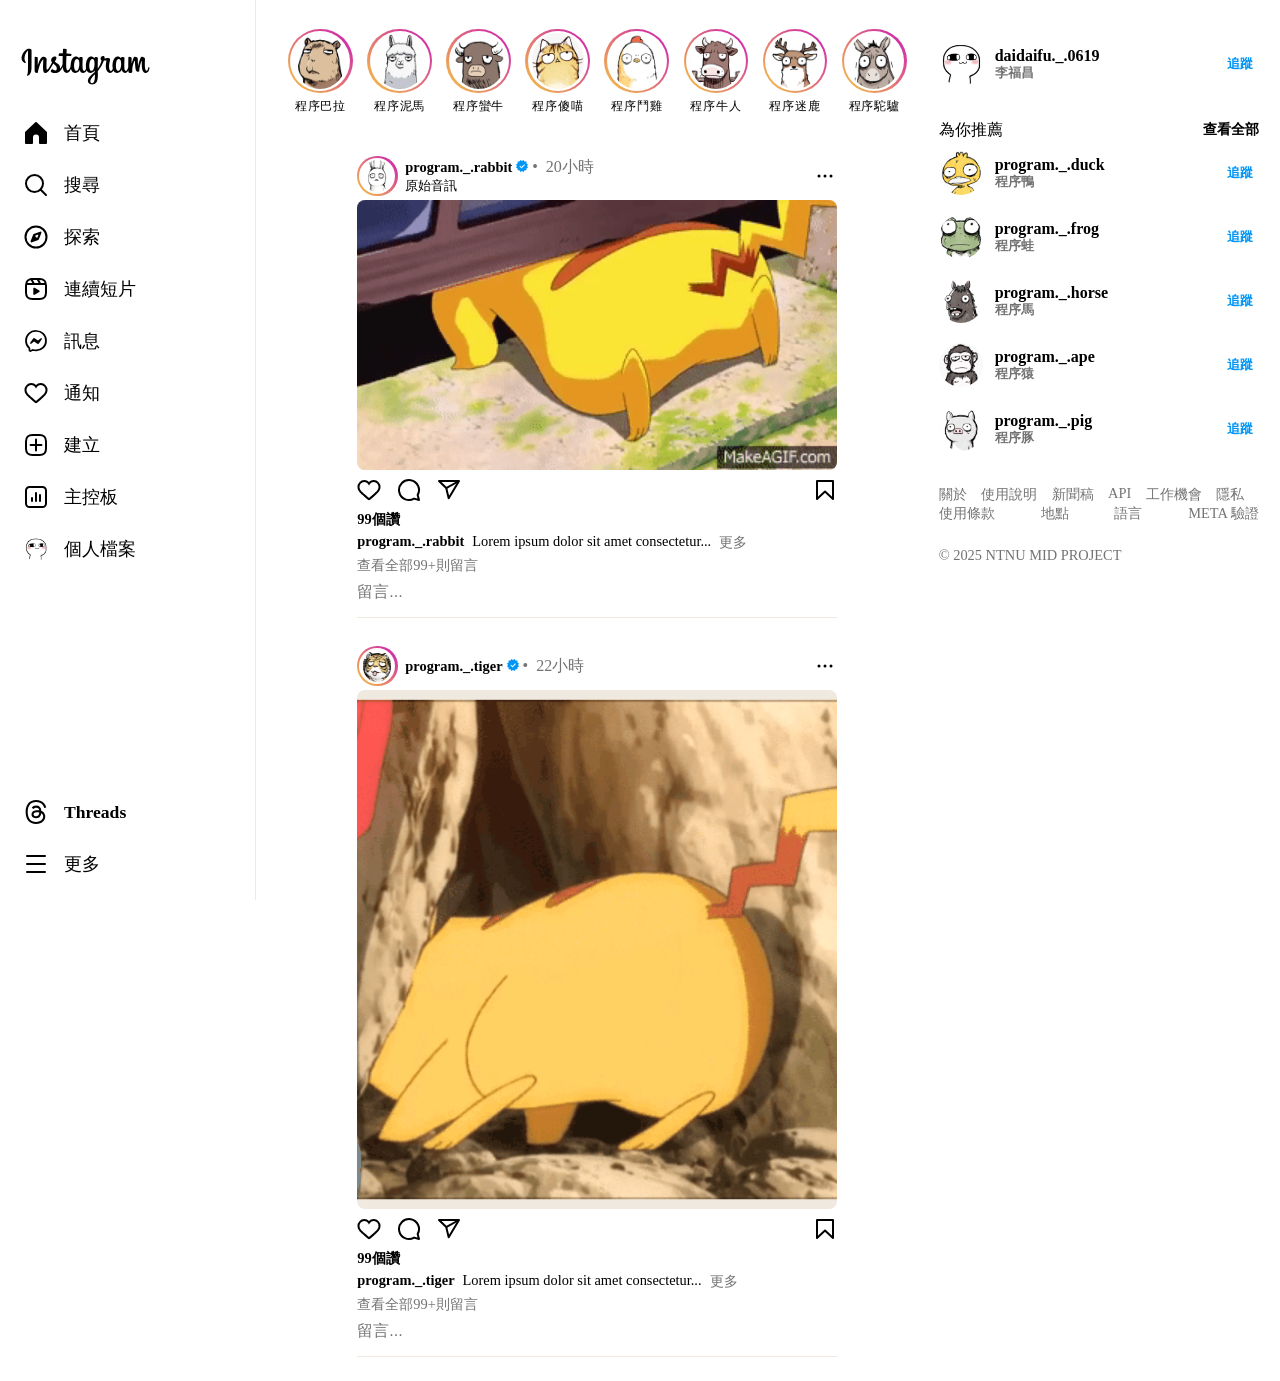
==== commit e3da1b7d: "Add files via upload" ====
--- a/index.html
+++ b/index.html
@@ -131,17 +131,86 @@
                         <svg aria-label="更多選項" class="x1lliihq x1n2onr6 x5n08af" fill="currentColor" height="24" role="img" viewBox="0 0 24 24" width="24"><title>更多選項</title><circle cx="12" cy="12" r="1.5"></circle><circle cx="6" cy="12" r="1.5"></circle><circle cx="18" cy="12" r="1.5"></circle></svg>
                     </div>
                     <div class="media">
-                        <img src="images/media.gif" alt="">
+                        <img src="images/media1.gif" alt="">
                     </div>
                     <div class="action">
-
-                    </div>
-                    <div class="like">
-                        
-                    </div>
-                    <div class="comment">
-                        
-                    </div>
+                        <div class="left">
+                            <a href="#">
+                                <svg aria-label="讚" class="x1lliihq x1n2onr6 xyb1xck" fill="currentColor" height="24" role="img" viewBox="0 0 24 24" width="24"><title>讚</title><path d="M16.792 3.904A4.989 4.989 0 0 1 21.5 9.122c0 3.072-2.652 4.959-5.197 7.222-2.512 2.243-3.865 3.469-4.303 3.752-.477-.309-2.143-1.823-4.303-3.752C5.141 14.072 2.5 12.167 2.5 9.122a4.989 4.989 0 0 1 4.708-5.218 4.21 4.21 0 0 1 3.675 1.941c.84 1.175.98 1.763 1.12 1.763s.278-.588 1.11-1.766a4.17 4.17 0 0 1 3.679-1.938m0-2a6.04 6.04 0 0 0-4.797 2.127 6.052 6.052 0 0 0-4.787-2.127A6.985 6.985 0 0 0 .5 9.122c0 3.61 2.55 5.827 5.015 7.97.283.246.569.494.853.747l1.027.918a44.998 44.998 0 0 0 3.518 3.018 2 2 0 0 0 2.174 0 45.263 45.263 0 0 0 3.626-3.115l.922-.824c.293-.26.59-.519.885-.774 2.334-2.025 4.98-4.32 4.98-7.94a6.985 6.985 0 0 0-6.708-7.218Z"></path></svg>
+                            </a>
+                            <a href="#">
+                                <svg aria-label="回應" class="x1lliihq x1n2onr6 x5n08af" fill="currentColor" height="24" role="img" viewBox="0 0 24 24" width="24"><title>回應</title><path d="M20.656 17.008a9.993 9.993 0 1 0-3.59 3.615L22 22Z" fill="none" stroke="currentColor" stroke-linejoin="round" stroke-width="2"></path></svg>
+                            </a>
+                            <a href="#">
+                                <svg aria-label="分享" class="x1lliihq x1n2onr6 xyb1xck" fill="currentColor" height="24" role="img" viewBox="0 0 24 24" width="24"><title>分享</title><line fill="none" stroke="currentColor" stroke-linejoin="round" stroke-width="2" x1="22" x2="9.218" y1="3" y2="10.083"></line><polygon fill="none" points="11.698 20.334 22 3.001 2 3.001 9.218 10.084 11.698 20.334" stroke="currentColor" stroke-linejoin="round" stroke-width="2"></polygon></svg>
+                            </a>
+                        </div>
+                        <div class="right">
+                            <a href="#">
+                                <svg aria-label="儲存" class="x1lliihq x1n2onr6 x5n08af" fill="currentColor" height="24" role="img" viewBox="0 0 24 24" width="24"><title>儲存</title><polygon fill="none" points="20 21 12 13.44 4 21 4 3 20 3 20 21" stroke="currentColor" stroke-linecap="round" stroke-linejoin="round" stroke-width="2"></polygon></svg>
+                            </a>
+                        </div>
+                    </div>
+                    <a href="#" class="like">
+                        99個讚
+                    </a>
+                    <div class="caption">
+                        <a href="#" class="author">program._.rabbit</a>
+                        &ensp;
+                        <p>Lorem ipsum dolor sit amet consectetur...</p>
+                        &ensp;
+                        <a href="#" class="more">更多</a>
+                    </div>
+                    <a href="#" class="replies">查看全部99+則留言</a>
+                    <input class="comment" type="text" placeholder="留言...">
+                </article>
+                <article>
+                    <div class="info">
+                        <div class="icon">
+                            <img src="images/15.jpg" alt="">
+                        </div>
+                        <div class="desc">
+                            <div>
+                                <a href="#">program._.tiger</a>
+                                <svg aria-label="已驗證" class="x1lliihq x1n2onr6" fill="rgb(0, 149, 246)" height="12" role="img" viewBox="0 0 40 40" width="12"><title>已驗證</title><path d="M19.998 3.094 14.638 0l-2.972 5.15H5.432v6.354L0 14.64 3.094 20 0 25.359l5.432 3.137v5.905h5.975L14.638 40l5.36-3.094L25.358 40l3.232-5.6h6.162v-6.01L40 25.359 36.905 20 40 14.641l-5.248-3.03v-6.46h-6.419L25.358 0l-5.36 3.094Zm7.415 11.225 2.254 2.287-11.43 11.5-6.835-6.93 2.244-2.258 4.587 4.581 9.18-9.18Z" fill-rule="evenodd"></path></svg>
+                                <span>•&ensp;22小時</span>
+                            </div>
+                        </div>
+                        <svg aria-label="更多選項" class="x1lliihq x1n2onr6 x5n08af" fill="currentColor" height="24" role="img" viewBox="0 0 24 24" width="24"><title>更多選項</title><circle cx="12" cy="12" r="1.5"></circle><circle cx="6" cy="12" r="1.5"></circle><circle cx="18" cy="12" r="1.5"></circle></svg>
+                    </div>
+                    <div class="media">
+                        <img src="images/media2.gif" alt="">
+                    </div>
+                    <div class="action">
+                        <div class="left">
+                            <a href="#">
+                                <svg aria-label="讚" class="x1lliihq x1n2onr6 xyb1xck" fill="currentColor" height="24" role="img" viewBox="0 0 24 24" width="24"><title>讚</title><path d="M16.792 3.904A4.989 4.989 0 0 1 21.5 9.122c0 3.072-2.652 4.959-5.197 7.222-2.512 2.243-3.865 3.469-4.303 3.752-.477-.309-2.143-1.823-4.303-3.752C5.141 14.072 2.5 12.167 2.5 9.122a4.989 4.989 0 0 1 4.708-5.218 4.21 4.21 0 0 1 3.675 1.941c.84 1.175.98 1.763 1.12 1.763s.278-.588 1.11-1.766a4.17 4.17 0 0 1 3.679-1.938m0-2a6.04 6.04 0 0 0-4.797 2.127 6.052 6.052 0 0 0-4.787-2.127A6.985 6.985 0 0 0 .5 9.122c0 3.61 2.55 5.827 5.015 7.97.283.246.569.494.853.747l1.027.918a44.998 44.998 0 0 0 3.518 3.018 2 2 0 0 0 2.174 0 45.263 45.263 0 0 0 3.626-3.115l.922-.824c.293-.26.59-.519.885-.774 2.334-2.025 4.98-4.32 4.98-7.94a6.985 6.985 0 0 0-6.708-7.218Z"></path></svg>
+                            </a>
+                            <a href="#">
+                                <svg aria-label="回應" class="x1lliihq x1n2onr6 x5n08af" fill="currentColor" height="24" role="img" viewBox="0 0 24 24" width="24"><title>回應</title><path d="M20.656 17.008a9.993 9.993 0 1 0-3.59 3.615L22 22Z" fill="none" stroke="currentColor" stroke-linejoin="round" stroke-width="2"></path></svg>
+                            </a>
+                            <a href="#">
+                                <svg aria-label="分享" class="x1lliihq x1n2onr6 xyb1xck" fill="currentColor" height="24" role="img" viewBox="0 0 24 24" width="24"><title>分享</title><line fill="none" stroke="currentColor" stroke-linejoin="round" stroke-width="2" x1="22" x2="9.218" y1="3" y2="10.083"></line><polygon fill="none" points="11.698 20.334 22 3.001 2 3.001 9.218 10.084 11.698 20.334" stroke="currentColor" stroke-linejoin="round" stroke-width="2"></polygon></svg>
+                            </a>
+                        </div>
+                        <div class="right">
+                            <a href="#">
+                                <svg aria-label="儲存" class="x1lliihq x1n2onr6 x5n08af" fill="currentColor" height="24" role="img" viewBox="0 0 24 24" width="24"><title>儲存</title><polygon fill="none" points="20 21 12 13.44 4 21 4 3 20 3 20 21" stroke="currentColor" stroke-linecap="round" stroke-linejoin="round" stroke-width="2"></polygon></svg>
+                            </a>
+                        </div>
+                    </div>
+                    <a href="#" class="like">
+                        99個讚
+                    </a>
+                    <div class="caption">
+                        <a href="#" class="author">program._.tiger</a>
+                        &ensp;
+                        <p>Lorem ipsum dolor sit amet consectetur...</p>
+                        &ensp;
+                        <a href="#" class="more">更多</a>
+                    </div>
+                    <a href="#" class="replies">查看全部99+則留言</a>
+                    <input class="comment" type="text" placeholder="留言...">
                 </article>
             </div>
         </div>
--- a/style.css
+++ b/style.css
@@ -89,12 +89,6 @@
     color: #000000;
 }
 
-main .content li {
-    width: 100%;
-    height: 100%;
-    background: blue;
-}
-
 main .content .posts {
     display: flex;
     flex-direction: column;
@@ -106,6 +100,9 @@
     display: flex;
     flex-direction: column;
     width: 30rem;
+    margin-bottom: 1.5rem;
+    padding-bottom: .5rem;
+    border-bottom: .1rem solid #efe9e0;
 }
 
 main .content .posts article .info {
@@ -175,10 +172,67 @@
     width: 100%;
     overflow: hidden;
     border-radius: .5rem;
+    background: #efe9e0;
 }
 
 main .content .posts article .media img {
     width: 100%;
+}
+
+main .content .posts article .action {
+    display: flex;
+    align-items: center;
+    justify-content: space-between;
+    width: 100%;
+    height: 2.5rem;
+}
+
+main .content .posts article .action a {
+    display: grid;
+    place-items: center;
+    width: 1.5rem;
+    height: 1.5rem;
+    color: #000000;
+}
+
+main .content .posts article .action a:hover {
+    color: #737373;
+}
+
+main .content .posts article .action .left,
+main .content .posts article .action .right {
+    display: flex;
+    gap: 1rem;
+}
+
+main .content .posts article .like,
+main .content .posts article .replies,
+main .content .posts article .caption a {
+    font-size: .9rem;
+    font-weight: 600;
+    color: #000000;
+}
+
+main .content .posts article .caption {
+    display: flex;
+    margin: .25rem 0;
+}
+
+main .content .posts article .caption p {
+    font-size: .9rem;
+}
+
+main .content .posts article .replies,
+main .content .posts article .caption .more {
+    font-weight: 400;
+    color: #737373;
+}
+
+main .content .posts article .comment {
+    font-size: 1rem;
+    border: none;
+    outline: none;
+    margin: .5rem 0;
 }
 
 main .advise {
